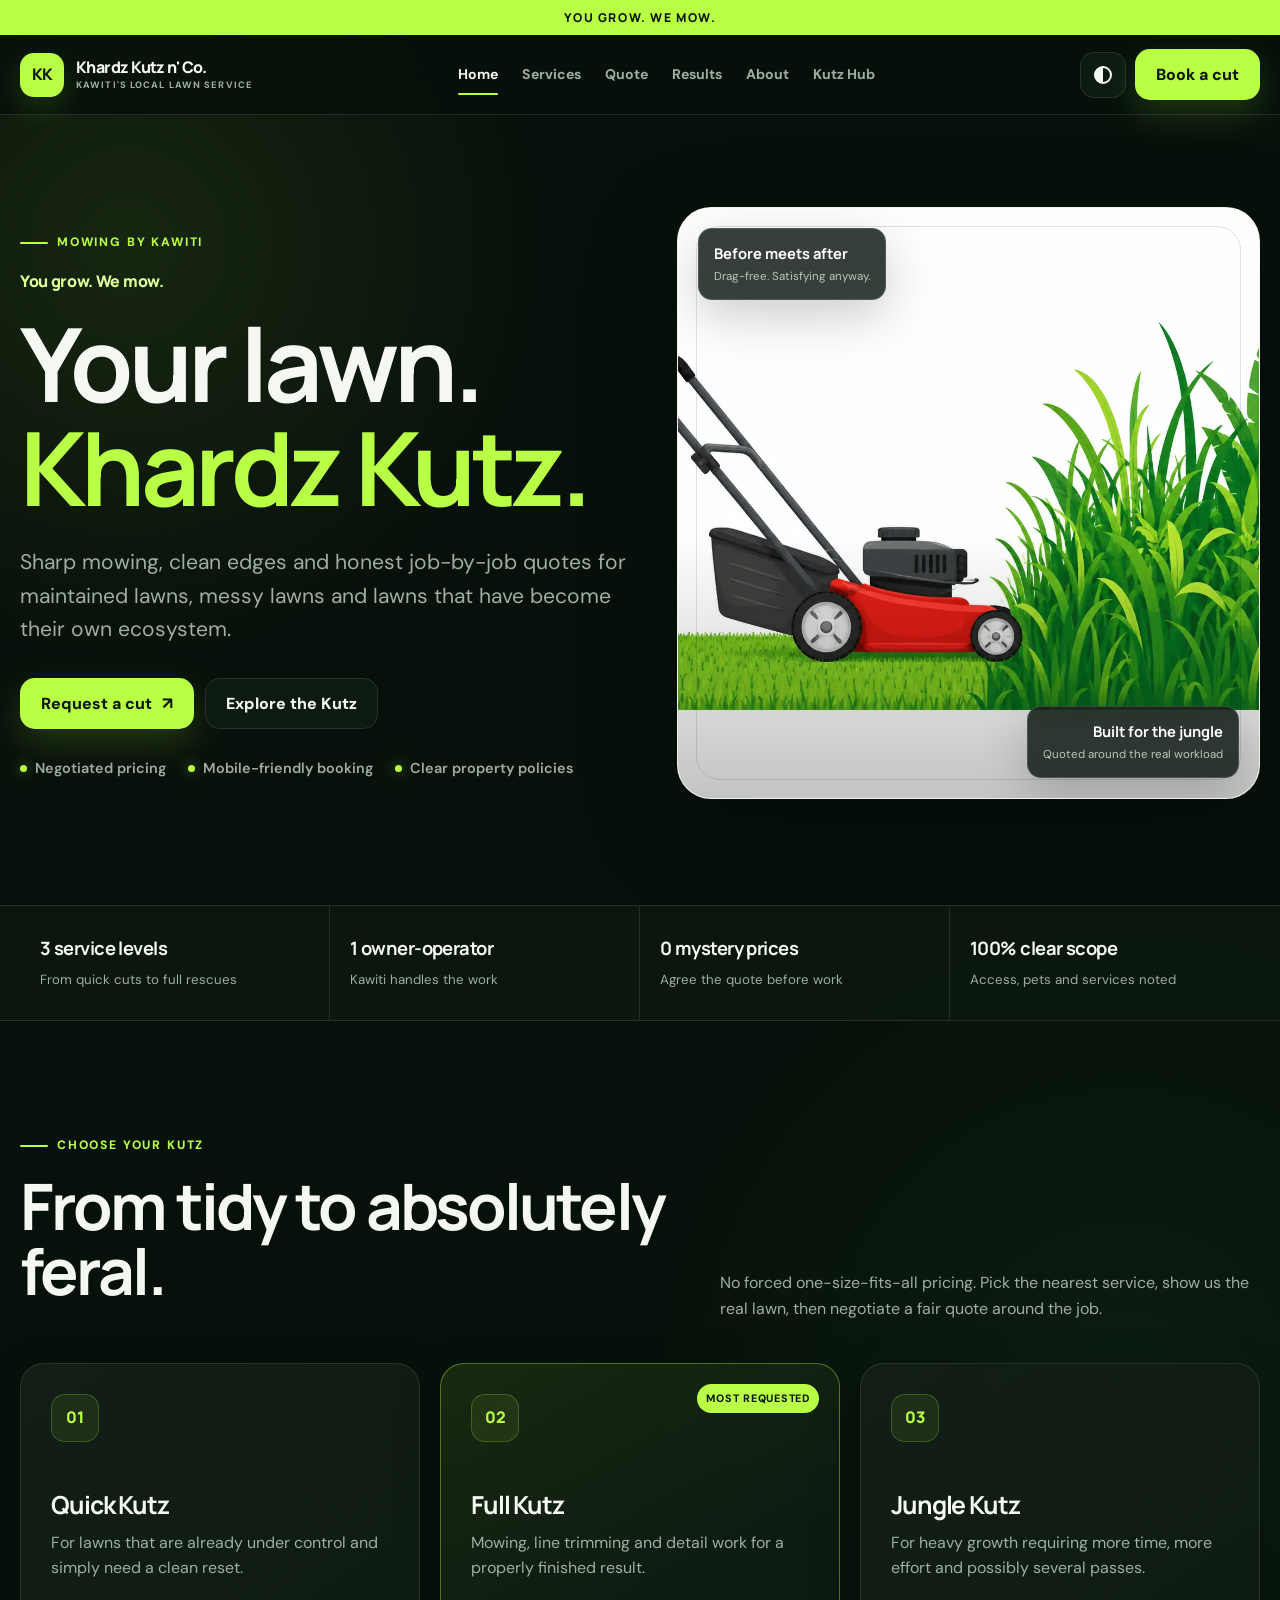
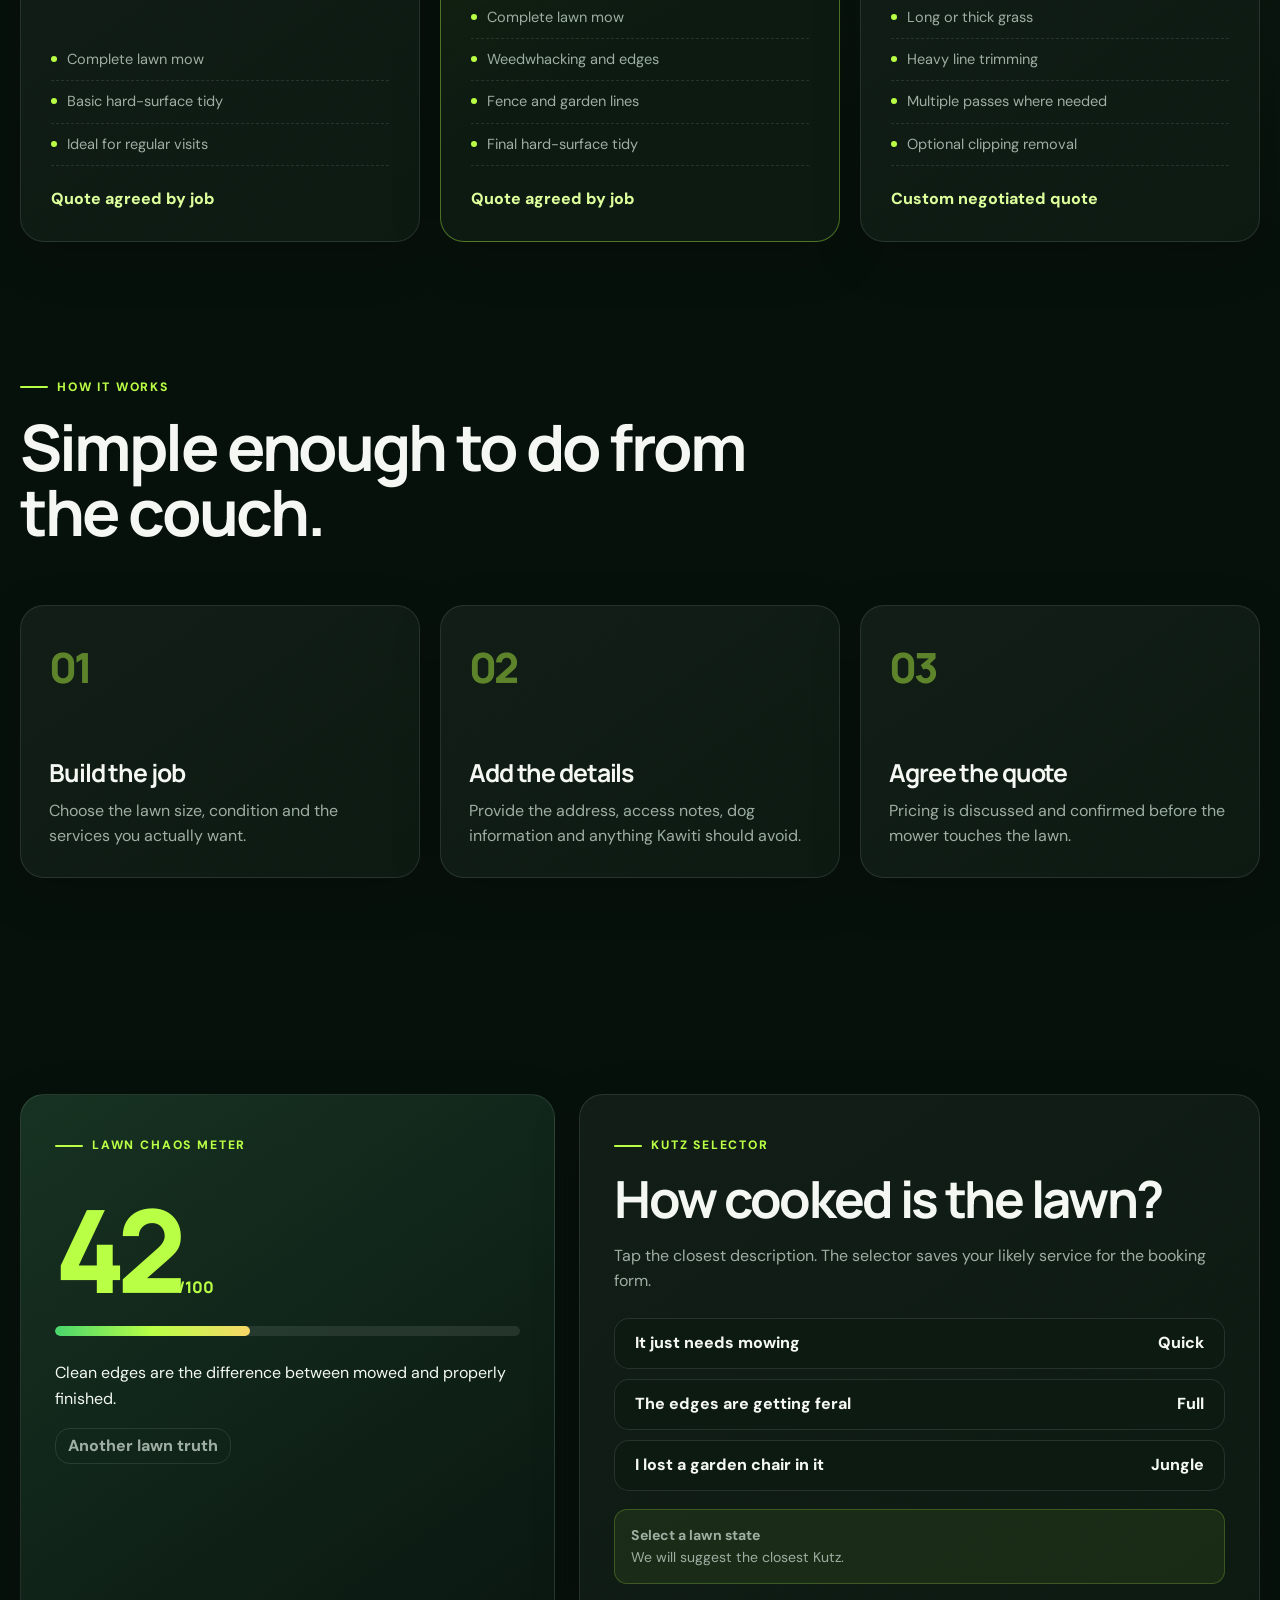
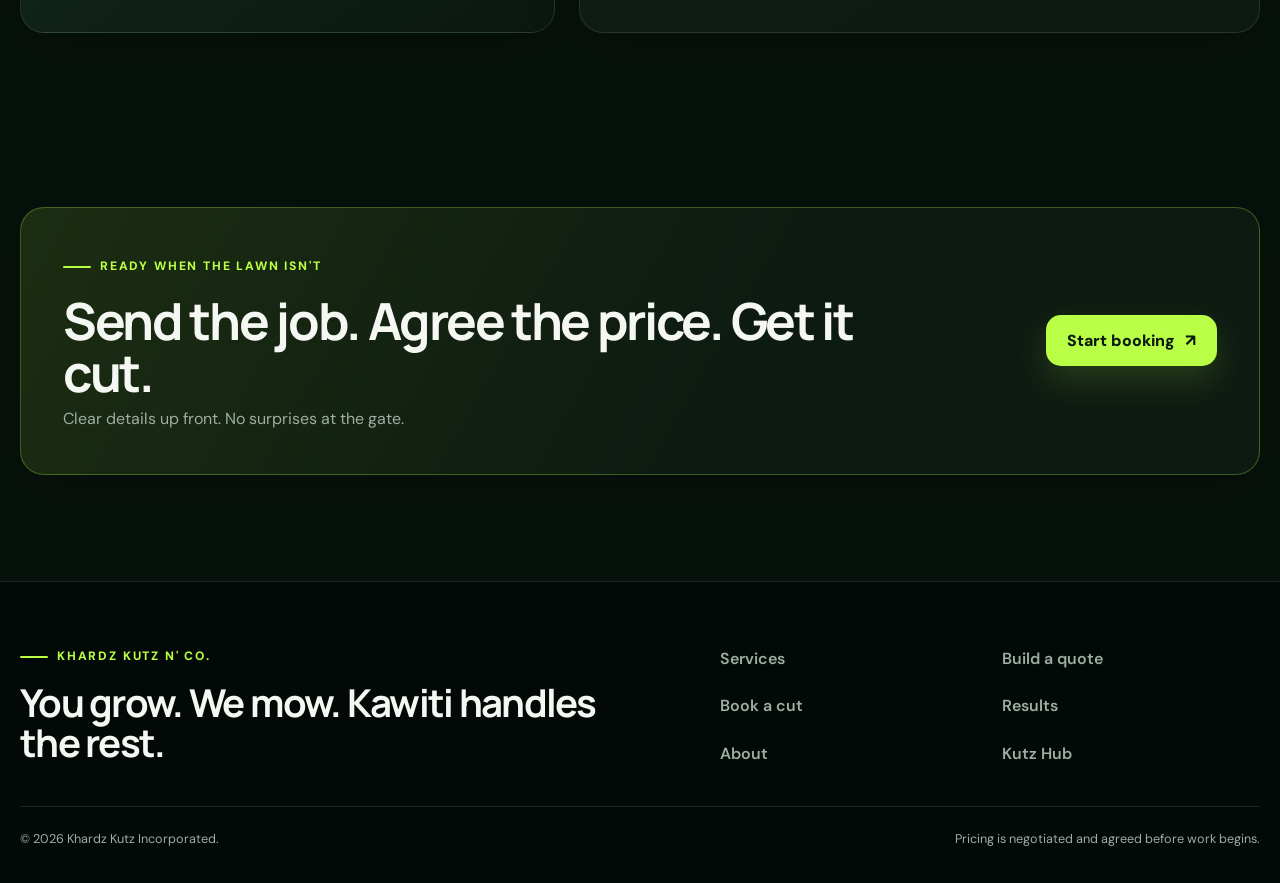
==== index.html @ 6451fe4a "Remaster Khardz Kutz site and add Pages deployment" ====
<!DOCTYPE html>
<html lang="en">
<head>
  <meta charset="utf-8">
  <meta name="viewport" content="width=device-width, initial-scale=1, viewport-fit=cover">
  <meta name="theme-color" content="#07110b">
  <meta name="description" content="Khardz Kutz n' Co. — local mowing, edging and overgrown lawn rescue with fair negotiated quotes.">
  <title>Khardz Kutz n' Co. | You grow. We mow.</title>
  <link rel="icon" href="assets/favicon.svg" type="image/svg+xml">
  <link rel="stylesheet" href="assets/styles.css">
</head>
<body>
  <a class="skip-link" href="#main">Skip to content</a>
  <div class="scroll-progress" id="scrollProgress"></div>
  <div class="topline">You grow. We mow.</div>
  <header class="site-header">
    <div class="container">
      <nav class="nav-shell" aria-label="Main navigation">
        <a class="brand" href="index.html" aria-label="Khardz Kutz home">
          <span class="brand-mark">KK</span>
          <span class="brand-copy">Khardz Kutz n' Co.<small>Kawiti's local lawn service</small></span>
        </a>
        <div class="nav-links">
          <a data-nav href="index.html">Home</a><a data-nav href="services.html">Services</a><a data-nav href="quote.html">Quote</a><a data-nav href="results.html">Results</a><a data-nav href="about.html">About</a><a data-nav href="hub.html">Kutz Hub</a>
        </div>
        <div class="nav-actions">
          <button class="icon-button" id="themeButton" type="button" aria-label="Use light theme"><span class="theme-icon" aria-hidden="true"></span></button>
          <a class="button button-primary desktop-cta" href="booking.html">Book a cut</a>
          <button class="menu-button" id="menuButton" type="button" aria-label="Open menu" aria-expanded="false" aria-controls="mobileMenu"><i></i><i></i><i></i></button>
        </div>
      </nav>
      <div class="mobile-menu" id="mobileMenu"><a href="index.html">Home</a><a href="services.html">Services</a><a href="quote.html">Get a quote</a><a href="results.html">Results</a><a href="about.html">About</a><a href="hub.html">Kutz Hub</a><a href="booking.html">Book a cut</a></div>
    </div>
  </header>

  <main id="main">
    <section class="hero">
      <div class="container hero-grid">
        <div class="hero-copy reveal">
          <span class="eyebrow">Mowing by Kawiti</span>
          <p class="kicker">You grow. We mow.</p>
          <h1>Your lawn.<br><span class="accent">Khardz Kutz.</span></h1>
          <p class="lead">Sharp mowing, clean edges and honest job-by-job quotes for maintained lawns, messy lawns and lawns that have become their own ecosystem.</p>
          <div class="hero-actions">
            <a class="button button-primary button-arrow" href="booking.html">Request a cut</a>
            <a class="button button-secondary" href="services.html">Explore the Kutz</a>
          </div>
          <div class="trust-row" role="group" aria-label="Service highlights">
            <span>Negotiated pricing</span><span>Mobile-friendly booking</span><span>Clear property policies</span>
          </div>
        </div>
        <div class="hero-media reveal">
          <span class="orbit-label" aria-hidden="true"></span>
          <img src="assets/lawnmower-before-after.webp" alt="Side-on red lawnmower between freshly cut grass and tall overgrown grass">
          <span class="media-badge badge-top"><strong>Before meets after</strong><small>Drag-free. Satisfying anyway.</small></span>
          <span class="media-badge badge-bottom"><strong>Built for the jungle</strong><small>Quoted around the real workload</small></span>
        </div>
      </div>
    </section>

    <section class="stat-strip" aria-label="Service summary">
      <div class="container stats">
        <div class="stat"><strong>3 service levels</strong><span>From quick cuts to full rescues</span></div>
        <div class="stat"><strong>1 owner-operator</strong><span>Kawiti handles the work</span></div>
        <div class="stat"><strong>0 mystery prices</strong><span>Agree the quote before work</span></div>
        <div class="stat"><strong>100% clear scope</strong><span>Access, pets and services noted</span></div>
      </div>
    </section>

    <section class="section">
      <div class="container">
        <div class="section-heading reveal">
          <div><span class="eyebrow">Choose your Kutz</span><h2>From tidy to absolutely feral.</h2></div>
          <p class="muted">No forced one-size-fits-all pricing. Pick the nearest service, show us the real lawn, then negotiate a fair quote around the job.</p>
        </div>
        <div class="grid cards-3">
          <article class="card service-card reveal">
            <span class="service-number">01</span><h3>Quick Kutz</h3><p>For lawns that are already under control and simply need a clean reset.</p>
            <ul class="service-list"><li>Complete lawn mow</li><li>Basic hard-surface tidy</li><li>Ideal for regular visits</li></ul><span class="service-foot">Quote agreed by job</span>
          </article>
          <article class="card service-card featured reveal">
            <span class="service-number">02</span><h3>Full Kutz</h3><p>Mowing, line trimming and detail work for a properly finished result.</p>
            <ul class="service-list"><li>Complete lawn mow</li><li>Weedwhacking and edges</li><li>Fence and garden lines</li><li>Final hard-surface tidy</li></ul><span class="service-foot">Quote agreed by job</span>
          </article>
          <article class="card service-card reveal">
            <span class="service-number">03</span><h3>Jungle Kutz</h3><p>For heavy growth requiring more time, more effort and possibly several passes.</p>
            <ul class="service-list"><li>Long or thick grass</li><li>Heavy line trimming</li><li>Multiple passes where needed</li><li>Optional clipping removal</li></ul><span class="service-foot">Custom negotiated quote</span>
          </article>
        </div>
      </div>
    </section>

    <section class="section section-topless">
      <div class="container">
        <div class="section-heading reveal"><div><span class="eyebrow">How it works</span><h2>Simple enough to do from the couch.</h2></div></div>
        <div class="grid process-grid">
          <article class="card process-card reveal"><h3>Build the job</h3><p>Choose the lawn size, condition and the services you actually want.</p></article>
          <article class="card process-card reveal"><h3>Add the details</h3><p>Provide the address, access notes, dog information and anything Kawiti should avoid.</p></article>
          <article class="card process-card reveal"><h3>Agree the quote</h3><p>Pricing is discussed and confirmed before the mower touches the lawn.</p></article>
        </div>
      </div>
    </section>

    <section class="section">
      <div class="container interactive-band">
        <article class="card meter-panel reveal">
          <span class="eyebrow">Lawn chaos meter</span>
          <div class="meter-score"><span id="chaosScore">42</span><small class="meter-denominator">/100</small></div>
          <div class="meter-track"><div class="meter-fill" id="chaosFill"></div></div>
          <p id="homeTip">Clean edges are the difference between mowed and properly finished.</p>
          <button class="button button-quiet" id="newHomeTip" type="button">Another lawn truth</button>
        </article>
        <article class="card selector-panel reveal">
          <span class="eyebrow">Kutz Selector</span><h2 class="heading-selector">How cooked is the lawn?</h2>
          <p class="muted">Tap the closest description. The selector saves your likely service for the booking form.</p>
          <div class="choice-row">
            <button class="button button-secondary selector-button" type="button" data-chaos="28" data-package="Quick Kutz" data-copy="Maintained lawn, straightforward mow." aria-pressed="false">It just needs mowing <span>Quick</span></button>
            <button class="button button-secondary selector-button" type="button" data-chaos="58" data-package="Full Kutz" data-copy="Mow, edges and a complete tidy." aria-pressed="false">The edges are getting feral <span>Full</span></button>
            <button class="button button-secondary selector-button" type="button" data-chaos="91" data-package="Jungle Kutz" data-copy="Heavy growth, extra time and multiple passes." aria-pressed="false">I lost a garden chair in it <span>Jungle</span></button>
          </div>
          <p class="notice mt-18" id="chaosResult"><strong>Select a lawn state</strong><span class="block">We will suggest the closest Kutz.</span></p>
        </article>
      </div>
    </section>

    <section class="section-tight">
      <div class="container card cta-band reveal">
        <div><span class="eyebrow">Ready when the lawn isn't</span><h2>Send the job. Agree the price. Get it cut.</h2><p class="muted">Clear details up front. No surprises at the gate.</p></div>
        <a class="button button-primary button-arrow" href="booking.html">Start booking</a>
      </div>
    </section>
  </main>

  <footer class="site-footer">
    <div class="container footer-main"><div><span class="eyebrow">Khardz Kutz n' Co.</span><h3>You grow. We mow. Kawiti handles the rest.</h3></div><nav class="footer-nav" aria-label="Footer navigation"><a href="services.html">Services</a><a href="quote.html">Build a quote</a><a href="booking.html">Book a cut</a><a href="results.html">Results</a><a href="about.html">About</a><a href="hub.html">Kutz Hub</a></nav></div>
    <div class="container footer-bottom"><span>&copy; <span id="year"></span> Khardz Kutz Incorporated.</span><span>Pricing is negotiated and agreed before work begins.</span></div>
  </footer>
  <div class="toast" id="toast" role="status" aria-live="polite"></div>
  <script src="assets/app.js" defer></script>
</body>
</html>
---- assets/styles.css ----
@import url('https://fonts.googleapis.com/css2?family=DM+Sans:wght@400;500;600;700&family=Manrope:wght@600;700;800&display=swap');

:root {
  color-scheme: dark;
  --bg: #07110b;
  --bg-deep: #030906;
  --surface: #0d1a12;
  --surface-2: #12231a;
  --surface-3: #183022;
  --paper: #f2f1e8;
  --ink: #0b1710;
  --text: #f4f7f2;
  --muted: #9eaea3;
  --line: rgba(238, 247, 240, 0.11);
  --lime: #b9ff45;
  --lime-soft: #ddff9c;
  --green: #49d66d;
  --yellow: #f7d768;
  --danger: #ff8876;
  --shadow: 0 28px 90px rgba(0, 0, 0, 0.34);
  --shadow-soft: 0 16px 50px rgba(0, 0, 0, 0.2);
  --radius-xl: 34px;
  --radius-lg: 24px;
  --radius-md: 16px;
  --max: 1240px;
}

[data-theme="light"] {
  color-scheme: light;
  --bg: #edf0e8;
  --bg-deep: #e0e6dc;
  --surface: #fbfcf8;
  --surface-2: #f1f4ec;
  --surface-3: #e7eee2;
  --text: #102017;
  --muted: #617066;
  --line: rgba(16, 32, 23, 0.12);
  --shadow: 0 28px 80px rgba(38, 63, 45, 0.13);
  --shadow-soft: 0 14px 42px rgba(38, 63, 45, 0.1);
}

* { box-sizing: border-box; }
html { scroll-behavior: smooth; }
body {
  margin: 0;
  min-width: 320px;
  background:
    radial-gradient(circle at 10% 6%, rgba(185, 255, 69, 0.09), transparent 26rem),
    radial-gradient(circle at 88% 34%, rgba(73, 214, 109, 0.06), transparent 30rem),
    var(--bg);
  color: var(--text);
  font-family: "DM Sans", system-ui, sans-serif;
  line-height: 1.6;
  overflow-x: hidden;
  transition: background-color 220ms ease, color 220ms ease;
}

body::before {
  content: "";
  position: fixed;
  inset: 0;
  z-index: -1;
  pointer-events: none;
  background-image: radial-gradient(rgba(255, 255, 255, 0.12) 0.7px, transparent 0.7px);
  background-size: 15px 15px;
  opacity: 0.06;
}

img { display: block; max-width: 100%; }
a { color: inherit; text-decoration: none; }
button, input, select, textarea { font: inherit; }
button { color: inherit; }
::selection { background: var(--lime); color: var(--ink); }
:focus-visible { outline: 3px solid var(--lime); outline-offset: 3px; }

.skip-link {
  position: fixed;
  z-index: 1000;
  left: 16px;
  top: 12px;
  padding: 10px 14px;
  border-radius: 10px;
  background: var(--lime);
  color: var(--ink);
  font-weight: 800;
  transform: translateY(-150%);
  transition: transform 160ms ease;
}
.skip-link:focus { transform: none; }

.container { width: min(calc(100% - 40px), var(--max)); margin-inline: auto; }
.section { padding: 108px 0; }
.section-tight { padding: 66px 0; }
.section-topless { padding-top: 20px; }
.grid { display: grid; gap: 20px; }
.muted { color: var(--muted); }
.accent { color: var(--lime); }
.center { text-align: center; }
.stack { display: grid; gap: 16px; }
.full { width: 100%; }
.block { display: block; }
.mt-18 { margin-top: 18px; }
.mt-22 { margin-top: 22px; }
.mt-26 { margin-top: 26px; }
.heading-compact { font-size: clamp(2rem, 4vw, 3.2rem); }
.heading-selector { font-size: clamp(2rem, 4vw, 3.5rem); }
.heading-profile { font-size: clamp(2.6rem, 6vw, 4.5rem); }
.heading-story { font-size: clamp(2.4rem, 5vw, 4.1rem); }
.meter-denominator { font-size: 1rem; letter-spacing: 0; }
.center-lead { margin-inline: auto; }
.center-actions { justify-content: center; }
.actions-no-bottom { margin-bottom: 0; }
.check-space { margin: 10px 0 24px; }
.check-space-tight { margin: 10px 0 22px; }
.check-space-top { margin-top: 9px; }
.location-helper { margin: 10px 0 0; }
.notice-spaced { margin: 22px 0; }
.error-shell { max-width: 760px; margin: auto; }
.error-title { font-size: clamp(4rem, 13vw, 8rem); }

h1, h2, h3, h4, p { margin-top: 0; }
h1, h2, h3, h4 {
  font-family: "Manrope", "DM Sans", sans-serif;
  line-height: 1.02;
  letter-spacing: -0.045em;
}
h1 { font-size: clamp(3.7rem, 8vw, 7.7rem); margin-bottom: 26px; }
h2 { font-size: clamp(2.35rem, 5vw, 4.65rem); margin-bottom: 18px; }
h3 { font-size: clamp(1.25rem, 2vw, 1.55rem); margin-bottom: 12px; }
.lead { max-width: 720px; font-size: clamp(1.08rem, 2vw, 1.32rem); color: var(--muted); }
.eyebrow {
  display: inline-flex;
  align-items: center;
  gap: 9px;
  margin-bottom: 17px;
  color: var(--lime);
  font-size: 0.76rem;
  font-weight: 800;
  letter-spacing: 0.15em;
  text-transform: uppercase;
}
.eyebrow::before { content: ""; width: 28px; height: 2px; border-radius: 9px; background: currentColor; }
.kicker { color: var(--lime-soft); font-family: "Manrope", sans-serif; font-weight: 800; letter-spacing: -0.02em; }

.topline {
  position: relative;
  z-index: 92;
  padding: 8px 20px;
  background: var(--lime);
  color: var(--ink);
  text-align: center;
  font-family: "Manrope", sans-serif;
  font-size: 0.76rem;
  font-weight: 800;
  letter-spacing: 0.13em;
  text-transform: uppercase;
}
.scroll-progress {
  position: fixed;
  z-index: 200;
  top: 0;
  left: 0;
  width: 0;
  height: 3px;
  background: linear-gradient(90deg, var(--green), var(--lime));
}
.site-header {
  position: sticky;
  top: 0;
  z-index: 90;
  border-bottom: 1px solid var(--line);
  background: color-mix(in srgb, var(--bg) 82%, transparent);
  backdrop-filter: blur(20px) saturate(150%);
}
.nav-shell { min-height: 78px; display: flex; align-items: center; justify-content: space-between; gap: 22px; }
.brand { display: inline-flex; align-items: center; gap: 12px; min-width: max-content; }
.brand-mark {
  width: 44px;
  height: 44px;
  display: grid;
  place-items: center;
  border-radius: 14px;
  background: var(--lime);
  color: var(--ink);
  font-family: "Manrope", sans-serif;
  font-weight: 900;
  letter-spacing: -0.08em;
  box-shadow: 0 11px 30px rgba(185, 255, 69, 0.14);
}
.brand-copy { font-family: "Manrope", sans-serif; font-weight: 800; line-height: 1.05; letter-spacing: -0.035em; }
.brand-copy small { display: block; margin-top: 5px; color: var(--muted); font-family: "DM Sans", sans-serif; font-size: 0.58rem; letter-spacing: 0.12em; text-transform: uppercase; }
.nav-links { display: flex; align-items: center; gap: 24px; font-size: 0.88rem; font-weight: 700; }
.nav-links a { position: relative; padding: 28px 0; color: var(--muted); transition: color 160ms ease; }
.nav-links a::after { content: ""; position: absolute; right: 100%; bottom: 19px; left: 0; height: 2px; border-radius: 9px; background: var(--lime); transition: right 180ms ease; }
.nav-links a:hover, .nav-links a.active { color: var(--text); }
.nav-links a:hover::after, .nav-links a.active::after { right: 0; }
.nav-actions { display: flex; align-items: center; gap: 9px; }
.icon-button, .menu-button {
  width: 46px;
  height: 46px;
  display: grid;
  place-items: center;
  border: 1px solid var(--line);
  border-radius: 14px;
  background: var(--surface);
  cursor: pointer;
}
.theme-icon { width: 18px; height: 18px; border: 2px solid currentColor; border-radius: 50%; background: linear-gradient(90deg, currentColor 50%, transparent 50%); }
.menu-button { display: none; gap: 4px; align-content: center; }
.menu-button i { display: block; width: 18px; height: 2px; border-radius: 9px; background: currentColor; }
.mobile-menu { display: none; padding: 8px 0 18px; border-top: 1px solid var(--line); }
.mobile-menu.open { display: grid; }
.mobile-menu a { padding: 11px 4px; color: var(--muted); font-weight: 700; }

.button {
  min-height: 51px;
  display: inline-flex;
  align-items: center;
  justify-content: center;
  gap: 10px;
  border: 1px solid transparent;
  border-radius: 15px;
  padding: 13px 20px;
  font-weight: 800;
  line-height: 1;
  cursor: pointer;
  transition: transform 180ms ease, border-color 180ms ease, box-shadow 180ms ease, background 180ms ease;
}
.button:hover { transform: translateY(-2px); }
.button-primary { background: var(--lime); color: var(--ink); box-shadow: 0 14px 35px rgba(185, 255, 69, 0.16); }
.button-primary:hover { box-shadow: 0 18px 42px rgba(185, 255, 69, 0.23); }
.button-secondary { background: var(--surface); border-color: var(--line); color: var(--text); }
.button-secondary:hover { border-color: rgba(185, 255, 69, 0.35); }
.button-quiet { min-height: auto; padding: 9px 12px; background: transparent; border-color: var(--line); color: var(--muted); }
.button:disabled { opacity: 0.45; cursor: not-allowed; transform: none; box-shadow: none; }
.button-arrow::after { content: "\2197"; font-size: 1.05em; }

.hero { min-height: calc(100svh - 110px); display: flex; align-items: center; padding: 62px 0 76px; overflow: hidden; }
.hero-grid { display: grid; grid-template-columns: 1.02fr 0.98fr; gap: 50px; align-items: center; }
.hero-copy { position: relative; z-index: 2; }
.hero-copy h1 { max-width: 800px; }
.hero-copy .lead { max-width: 650px; }
.hero-actions { display: flex; flex-wrap: wrap; gap: 11px; margin: 31px 0 28px; }
.trust-row { display: flex; flex-wrap: wrap; gap: 12px 22px; color: var(--muted); font-size: 0.9rem; font-weight: 600; }
.trust-row span { display: inline-flex; align-items: center; gap: 8px; }
.trust-row span::before { content: ""; width: 7px; height: 7px; border-radius: 50%; background: var(--lime); box-shadow: 0 0 14px rgba(185, 255, 69, 0.55); }
.hero-media {
  position: relative;
  min-height: 590px;
  overflow: hidden;
  border: 1px solid rgba(255, 255, 255, 0.13);
  border-radius: var(--radius-xl);
  background: var(--paper);
  box-shadow: var(--shadow);
  isolation: isolate;
}
.hero-media::before { content: ""; position: absolute; z-index: 1; inset: 0; background: linear-gradient(180deg, transparent 55%, rgba(5, 15, 8, 0.24)); pointer-events: none; }
.hero-media::after { content: ""; position: absolute; z-index: 1; inset: 18px; border: 1px solid rgba(8, 23, 12, 0.12); border-radius: 24px; pointer-events: none; }
.hero-media img { width: 100%; height: 100%; min-height: 590px; object-fit: cover; object-position: 50% 50%; transition: transform 700ms cubic-bezier(.2,.75,.2,1); }
.hero-media:hover img { transform: scale(1.025); }
.media-badge {
  position: absolute;
  z-index: 3;
  display: grid;
  gap: 2px;
  padding: 13px 15px;
  border: 1px solid rgba(255,255,255,.15);
  border-radius: 14px;
  background: rgba(5, 16, 9, 0.8);
  color: white;
  backdrop-filter: blur(12px);
  box-shadow: var(--shadow-soft);
}
.media-badge strong { font-family: "Manrope", sans-serif; font-size: 0.92rem; }
.media-badge small { color: #b9c4bc; font-size: 0.72rem; }
.badge-top { top: 20px; left: 20px; }
.badge-bottom { right: 20px; bottom: 20px; text-align: right; }
.orbit-label { position: absolute; z-index: -1; top: -36px; right: -80px; width: 270px; aspect-ratio: 1; border: 1px solid rgba(185,255,69,.1); border-radius: 50%; box-shadow: 0 0 0 55px rgba(185,255,69,.025), 0 0 0 110px rgba(185,255,69,.018); }

.stat-strip { border-block: 1px solid var(--line); background: color-mix(in srgb, var(--surface) 66%, transparent); }
.stats { display: grid; grid-template-columns: repeat(4, 1fr); }
.stat { padding: 28px 20px; border-right: 1px solid var(--line); }
.stat:last-child { border-right: 0; }
.stat strong { display: block; margin-bottom: 3px; font-family: "Manrope", sans-serif; font-size: 1.15rem; letter-spacing: -0.03em; }
.stat span { color: var(--muted); font-size: 0.83rem; }

.section-heading { display: flex; justify-content: space-between; align-items: end; gap: 30px; margin-bottom: 42px; }
.section-heading > div { max-width: 760px; }
.section-heading p { max-width: 540px; margin-bottom: 0; }
.cards-3 { grid-template-columns: repeat(3, 1fr); }
.cards-2 { grid-template-columns: repeat(2, 1fr); }
.card {
  position: relative;
  overflow: hidden;
  border: 1px solid var(--line);
  border-radius: var(--radius-lg);
  background: linear-gradient(145deg, color-mix(in srgb, var(--surface) 94%, white 2%), var(--surface));
  box-shadow: var(--shadow-soft);
}
.card-pad { padding: 30px; }
.service-card { min-height: 390px; display: flex; flex-direction: column; padding: 30px; transition: transform 220ms ease, border-color 220ms ease; }
.service-card:hover { transform: translateY(-7px); border-color: rgba(185, 255, 69, 0.35); }
.service-card.featured { border-color: rgba(185, 255, 69, 0.38); background: linear-gradient(150deg, rgba(185,255,69,.1), var(--surface) 55%); }
.service-card.featured::after { content: "Most requested"; position: absolute; top: 20px; right: 20px; color: var(--ink); background: var(--lime); border-radius: 999px; padding: 6px 9px; font-size: 0.67rem; font-weight: 800; text-transform: uppercase; letter-spacing: 0.07em; }
.service-number { width: 48px; height: 48px; display: grid; place-items: center; margin-bottom: 50px; border: 1px solid rgba(185,255,69,.22); border-radius: 14px; background: rgba(185,255,69,.08); color: var(--lime); font-family: "Manrope", sans-serif; font-weight: 800; }
.service-card p { color: var(--muted); }
.service-list { display: grid; gap: 0; margin: auto 0 20px; padding: 0; list-style: none; }
.service-list li { padding: 9px 0; border-bottom: 1px dashed var(--line); color: var(--muted); font-size: 0.91rem; }
.service-list li::before { content: ""; display: inline-block; width: 6px; height: 6px; margin: 0 10px 2px 0; border-radius: 50%; background: var(--lime); }
.service-foot { color: var(--lime-soft); font-weight: 800; }

.feature-card { min-height: 240px; padding: 28px; }
.feature-icon { width: 47px; height: 47px; display: grid; place-items: center; margin-bottom: 38px; border-radius: 14px; background: var(--lime); color: var(--ink); font-family: "Manrope", sans-serif; font-weight: 800; }
.feature-card p { margin-bottom: 0; color: var(--muted); }

.process-grid { counter-reset: process; grid-template-columns: repeat(3, 1fr); }
.process-card { counter-increment: process; min-height: 270px; padding: 28px; }
.process-card::before { content: "0" counter(process); display: block; margin-bottom: 60px; color: rgba(185,255,69,.46); font-family: "Manrope", sans-serif; font-size: 2.6rem; font-weight: 800; letter-spacing: -0.08em; }
.process-card p { margin-bottom: 0; color: var(--muted); }

.interactive-band { display: grid; grid-template-columns: 0.88fr 1.12fr; gap: 24px; align-items: stretch; }
.meter-panel { padding: 34px; background: linear-gradient(145deg, #173222, #0a1710); color: #f3f8f2; }
[data-theme="light"] .meter-panel { background: #183623; }
.meter-score { margin: 24px 0 8px; color: var(--lime); font-family: "Manrope", sans-serif; font-size: clamp(4.8rem, 9vw, 7.2rem); font-weight: 800; line-height: 0.92; letter-spacing: -0.08em; }
.meter-track { height: 10px; margin: 24px 0; overflow: hidden; border-radius: 99px; background: rgba(255,255,255,.09); }
.meter-fill { width: 42%; height: 100%; border-radius: inherit; background: linear-gradient(90deg, var(--green), var(--lime), var(--yellow)); transition: width 300ms ease; }
.meter-fill.is-empty { width: 0; }
.selector-panel { padding: 34px; }
.choice-row { display: grid; gap: 10px; margin-top: 24px; }
.selector-button { justify-content: space-between; text-align: left; }
.selector-button[aria-pressed="true"] { border-color: var(--lime); background: rgba(185,255,69,.1); }

.cta-band { display: flex; align-items: center; justify-content: space-between; gap: 30px; padding: 42px; border-color: rgba(185,255,69,.28); background: linear-gradient(120deg, rgba(185,255,69,.12), var(--surface) 60%); }
.cta-band h2 { max-width: 820px; margin-bottom: 8px; font-size: clamp(2rem, 4vw, 3.7rem); }
.cta-band p { margin-bottom: 0; }

.page-hero { padding: 94px 0 58px; }
.page-hero h1 { font-size: clamp(3.6rem, 8vw, 7rem); max-width: 1050px; }
.breadcrumb { display: inline-flex; gap: 8px; margin-bottom: 22px; color: var(--muted); font-size: 0.84rem; font-weight: 700; }
.breadcrumb a:hover { color: var(--lime); }

.compare-table { width: 100%; border-collapse: collapse; overflow: hidden; }
.compare-table th, .compare-table td { padding: 18px; border-bottom: 1px solid var(--line); text-align: left; }
.compare-table th { color: var(--lime); font-family: "Manrope", sans-serif; font-size: 0.78rem; letter-spacing: 0.08em; text-transform: uppercase; }
.compare-table td:first-child { color: var(--muted); }
.table-shell { overflow-x: auto; padding: 10px 18px; }

.policy-grid { grid-template-columns: repeat(3, 1fr); }
.policy-card { min-height: 270px; padding: 28px; }
.policy-card .feature-icon { margin-bottom: 48px; }

.quote-layout { display: grid; grid-template-columns: 0.82fr 1.18fr; gap: 22px; align-items: start; }
.quote-summary { position: sticky; top: 104px; padding: 34px; }
.recommendation { margin: 22px 0; padding: 20px; border: 1px solid rgba(185,255,69,.25); border-radius: var(--radius-md); background: rgba(185,255,69,.08); }
.recommendation strong { display: block; color: var(--lime); font-family: "Manrope", sans-serif; font-size: 1.5rem; }
.scope-list { display: grid; gap: 10px; padding: 0; list-style: none; }
.scope-list li { display: flex; justify-content: space-between; gap: 16px; padding: 10px 0; border-bottom: 1px dashed var(--line); color: var(--muted); }
.scope-list b { color: var(--text); }
.form-card { padding: 30px; }
.field { display: grid; gap: 8px; margin-bottom: 18px; }
.field label, .field-label { font-weight: 700; font-size: 0.88rem; }
.field-head { display: flex; justify-content: space-between; gap: 12px; }
.field-value { color: var(--lime); font-weight: 800; }
input, select, textarea {
  width: 100%;
  border: 1px solid var(--line);
  border-radius: 14px;
  padding: 14px 15px;
  background: var(--surface-2);
  color: var(--text);
  outline: none;
  transition: border-color 160ms ease, box-shadow 160ms ease, background 160ms ease;
}
input:focus, select:focus, textarea:focus { border-color: rgba(185,255,69,.68); box-shadow: 0 0 0 4px rgba(185,255,69,.08); }
textarea { min-height: 120px; resize: vertical; }
input[type="range"] { padding: 0; accent-color: var(--lime); }
input[type="checkbox"], input[type="radio"] { width: auto; accent-color: var(--lime); }
.check-grid { display: grid; grid-template-columns: repeat(2, 1fr); gap: 10px; }
.check-card { display: flex; align-items: flex-start; gap: 11px; min-height: 72px; padding: 14px; border: 1px solid var(--line); border-radius: 14px; background: var(--surface-2); cursor: pointer; }
.check-card:has(input:checked) { border-color: rgba(185,255,69,.55); background: rgba(185,255,69,.07); }
.check-card input { margin-top: 4px; }
.check-card strong { display: block; margin-bottom: 2px; }
.check-card small { display: block; color: var(--muted); line-height: 1.35; }
.helper { color: var(--muted); font-size: 0.8rem; }
.notice { padding: 14px 16px; border: 1px solid rgba(185,255,69,.22); border-radius: 13px; background: rgba(185,255,69,.07); color: var(--muted); font-size: 0.88rem; }

.booking-layout { display: grid; grid-template-columns: minmax(0, 1fr) 330px; gap: 22px; align-items: start; }
.booking-form { display: grid; gap: 18px; }
.form-section { padding: 30px; }
.form-section-title { display: flex; align-items: flex-start; gap: 14px; margin-bottom: 26px; }
.form-step { flex: 0 0 38px; width: 38px; height: 38px; display: grid; place-items: center; border-radius: 12px; background: var(--lime); color: var(--ink); font-family: "Manrope", sans-serif; font-weight: 800; }
.form-section-title p { margin-bottom: 0; color: var(--muted); font-size: 0.9rem; }
.form-grid { display: grid; grid-template-columns: repeat(2, 1fr); gap: 0 16px; }
.span-2 { grid-column: 1 / -1; }
.optional, .required { margin-left: 5px; font-size: 0.62rem; letter-spacing: 0.07em; text-transform: uppercase; }
.required { color: var(--lime); }
.optional { color: var(--muted); }
.conditional { display: none; }
.conditional.show { display: grid; }
.policy-check { display: flex; align-items: flex-start; gap: 11px; padding: 13px 0; border-bottom: 1px solid var(--line); color: var(--muted); }
.policy-check:last-child { border-bottom: 0; }
.policy-check input { margin-top: 5px; }
.readiness { position: sticky; top: 104px; padding: 26px; }
.readiness-ring { position: relative; width: 116px; height: 116px; display: grid; place-items: center; margin: 20px auto; border-radius: 50%; background: conic-gradient(var(--lime) var(--ready, 0%), var(--surface-3) 0); }
.readiness-ring::before { content: ""; position: absolute; inset: 10px; border-radius: inherit; background: var(--surface); }
.readiness-ring strong { position: relative; font-family: "Manrope", sans-serif; font-size: 1.45rem; }
.ready-list { display: grid; gap: 8px; margin: 18px 0 24px; }
.ready-item { display: flex; justify-content: space-between; gap: 12px; padding: 9px 0; border-bottom: 1px solid var(--line); color: var(--muted); font-size: 0.86rem; }
.ready-item b { color: var(--danger); font-size: 0.7rem; letter-spacing: 0.06em; text-transform: uppercase; }
.ready-item.complete b { color: var(--lime); }
.form-error { display: none; margin-top: 12px; color: var(--danger); font-size: 0.86rem; }
.form-error.show { display: block; }

.result-feature { position: relative; min-height: 620px; overflow: hidden; border-radius: var(--radius-xl); background: var(--paper); }
.result-feature img { width: 100%; min-height: 620px; object-fit: cover; }
.result-label { position: absolute; top: 22px; padding: 8px 11px; border-radius: 999px; background: rgba(4,13,7,.8); color: white; font-size: 0.73rem; font-weight: 800; letter-spacing: 0.08em; text-transform: uppercase; backdrop-filter: blur(9px); }
.result-label.before { right: 22px; }
.result-label.after { left: 22px; }
.gallery-grid { grid-template-columns: repeat(3, 1fr); }
.finish-card { min-height: 340px; display: flex; align-items: flex-end; padding: 24px; background: var(--surface); }
.finish-card::before { content: ""; position: absolute; inset: 0; background: repeating-linear-gradient(103deg, rgba(185,255,69,.12) 0 52px, rgba(50,155,74,.04) 52px 104px), linear-gradient(145deg,#21452c,#09160f); transform: scale(1.1); transition: transform 400ms ease; }
.finish-card:nth-child(2)::before { background: repeating-linear-gradient(78deg, rgba(247,215,104,.08) 0 34px, rgba(185,255,69,.07) 34px 68px), linear-gradient(145deg,#30402a,#0c1910); }
.finish-card:nth-child(3)::before { background: repeating-linear-gradient(90deg, rgba(185,255,69,.13) 0 70px, rgba(51,151,75,.04) 70px 140px), linear-gradient(145deg,#173d25,#06100a); }
.finish-card:hover::before { transform: scale(1.16) rotate(-1deg); }
.finish-card span { position: relative; z-index: 1; padding: 9px 12px; border-radius: 999px; background: rgba(3,10,5,.72); color: white; font-weight: 700; }

.about-grid { grid-template-columns: 0.75fr 1.25fr; }
.profile-card { min-height: 460px; display: flex; flex-direction: column; justify-content: flex-end; padding: 30px; background: linear-gradient(145deg, rgba(185,255,69,.16), var(--surface) 58%); }
.profile-initial { width: 132px; height: 132px; display: grid; place-items: center; margin-bottom: auto; border-radius: 34px; background: var(--lime); color: var(--ink); font-family: "Manrope", sans-serif; font-size: 3.7rem; font-weight: 800; letter-spacing: -0.1em; }
.story-card { padding: 38px; }
.value-row { grid-template-columns: repeat(4, 1fr); }
.value-card { min-height: 210px; padding: 24px; }
.value-card strong { display: block; margin-bottom: 36px; color: var(--lime); font-family: "Manrope", sans-serif; font-size: 1.9rem; }
.value-card p { margin-bottom: 0; color: var(--muted); }

.hub-grid { grid-template-columns: 1.2fr 0.8fr; align-items: start; }
.job-card, .hub-side { padding: 30px; }
.job-meta { display: grid; grid-template-columns: repeat(2, 1fr); gap: 12px; margin: 24px 0; }
.meta-tile { padding: 14px; border: 1px solid var(--line); border-radius: 14px; background: var(--surface-2); }
.meta-tile span { display: block; color: var(--muted); font-size: 0.76rem; }
.meta-tile strong { display: block; margin-top: 4px; }
.status-track { display: grid; gap: 10px; margin: 24px 0 0; padding: 0; list-style: none; }
.status-row { display: grid; grid-template-columns: 42px 1fr auto; gap: 13px; align-items: center; padding: 13px; border: 1px solid var(--line); border-radius: 14px; background: var(--surface-2); }
.status-number { width: 40px; height: 40px; display: grid; place-items: center; border-radius: 12px; background: var(--surface-3); color: var(--muted); font-weight: 800; }
.status-row.active { border-color: rgba(185,255,69,.4); }
.status-row.active .status-number, .status-row.done .status-number { background: var(--lime); color: var(--ink); }
.status-row small { display: block; color: var(--muted); }
.status-pill { padding: 6px 9px; border-radius: 999px; background: var(--surface-3); color: var(--muted); font-size: 0.68rem; font-weight: 800; letter-spacing: 0.05em; text-transform: uppercase; }
.status-row.active .status-pill { background: rgba(185,255,69,.12); color: var(--lime); }
.hub-empty { padding: 24px; border: 1px dashed rgba(185,255,69,.28); border-radius: var(--radius-md); color: var(--muted); }

.modal {
  width: min(92vw, 560px);
  border: 1px solid var(--line);
  border-radius: var(--radius-lg);
  padding: 0;
  background: var(--surface);
  color: var(--text);
  box-shadow: var(--shadow);
}
.modal::backdrop { background: rgba(1, 6, 3, 0.76); backdrop-filter: blur(8px); }
.modal-inner { padding: 32px; }
.modal-mark { width: 54px; height: 54px; display: grid; place-items: center; margin-bottom: 24px; border-radius: 16px; background: var(--lime); color: var(--ink); font-family: "Manrope", sans-serif; font-weight: 900; }
.modal-actions { display: flex; flex-wrap: wrap; gap: 10px; margin-top: 24px; }

.toast { position: fixed; z-index: 300; left: 50%; bottom: 24px; max-width: calc(100vw - 28px); padding: 12px 16px; border: 1px solid rgba(255,255,255,.14); border-radius: 13px; background: #0a1710; color: white; box-shadow: var(--shadow); font-weight: 700; opacity: 0; pointer-events: none; transform: translate(-50%, 20px); transition: opacity 180ms ease, transform 180ms ease; }
.toast.show { opacity: 1; transform: translate(-50%, 0); }
.reveal { opacity: 0; transform: translateY(18px); transition: opacity 620ms cubic-bezier(.2,.75,.2,1), transform 620ms cubic-bezier(.2,.75,.2,1); }
.reveal.is-visible { opacity: 1; transform: none; }

.site-footer { margin-top: 40px; border-top: 1px solid var(--line); background: color-mix(in srgb, var(--bg-deep) 88%, transparent); }
.footer-main { display: grid; grid-template-columns: 1.1fr 0.9fr; gap: 40px; padding: 58px 0 32px; }
.footer-main h3 { max-width: 590px; font-size: clamp(1.8rem, 3vw, 2.7rem); }
.footer-nav { display: grid; grid-template-columns: repeat(2, 1fr); gap: 10px 24px; align-content: start; }
.footer-nav a { padding: 6px 0; color: var(--muted); font-weight: 600; }
.footer-nav a:hover { color: var(--lime); }
.footer-bottom { display: flex; justify-content: space-between; gap: 20px; padding: 22px 0 34px; border-top: 1px solid var(--line); color: var(--muted); font-size: 0.79rem; }

@media (max-width: 1060px) {
  .nav-links { display: none; }
  .menu-button { display: grid; }
  .hero-grid, .interactive-band, .quote-layout, .about-grid, .hub-grid { grid-template-columns: 1fr; }
  .hero { min-height: auto; }
  .hero-copy { max-width: 820px; }
  .hero-media { min-height: 520px; }
  .hero-media img { min-height: 520px; }
  .quote-summary, .readiness { position: static; }
  .booking-layout { grid-template-columns: 1fr; }
  .readiness { order: -1; }
  .value-row { grid-template-columns: repeat(2, 1fr); }
}

@media (max-width: 760px) {
  .container { width: min(calc(100% - 24px), var(--max)); }
  .section { padding: 76px 0; }
  .section-tight { padding: 50px 0; }
  .topline { padding: 7px 12px; font-size: 0.66rem; letter-spacing: 0.1em; }
  .nav-shell { min-height: 68px; }
  .brand-mark { width: 40px; height: 40px; }
  .brand-copy { font-size: 0.91rem; }
  .desktop-cta { display: none; }
  h1 { font-size: clamp(3.25rem, 16vw, 5.3rem); }
  h2 { font-size: clamp(2.25rem, 11vw, 3.7rem); }
  .hero { padding: 48px 0 58px; }
  .hero-grid { gap: 34px; }
  .hero-media { min-height: 410px; border-radius: 26px; }
  .hero-media img { min-height: 410px; object-position: 48% center; }
  .media-badge { padding: 10px 12px; }
  .stats { grid-template-columns: repeat(2, 1fr); }
  .stat:nth-child(2) { border-right: 0; }
  .stat:nth-child(-n+2) { border-bottom: 1px solid var(--line); }
  .cards-3, .cards-2, .process-grid, .policy-grid, .gallery-grid { grid-template-columns: 1fr; }
  .section-heading { align-items: start; flex-direction: column; margin-bottom: 30px; }
  .service-card { min-height: 360px; }
  .cta-band { align-items: flex-start; flex-direction: column; padding: 28px; }
  .page-hero { padding: 66px 0 42px; }
  .page-hero h1 { font-size: clamp(3.2rem, 15vw, 5.3rem); }
  .check-grid, .form-grid, .job-meta { grid-template-columns: 1fr; }
  .span-2 { grid-column: auto; }
  .form-card, .form-section, .story-card { padding: 22px; }
  .result-feature, .result-feature img { min-height: 410px; }
  .result-feature img { object-position: 50% center; }
  .value-row { grid-template-columns: 1fr; }
  .footer-main { grid-template-columns: 1fr; padding-top: 46px; }
  .footer-bottom { flex-direction: column; }
  .status-row { grid-template-columns: 40px 1fr; }
  .status-pill { grid-column: 2; justify-self: start; }
}

@media (prefers-reduced-motion: reduce) {
  *, *::before, *::after { scroll-behavior: auto !important; animation-duration: 0.01ms !important; transition-duration: 0.01ms !important; }
}
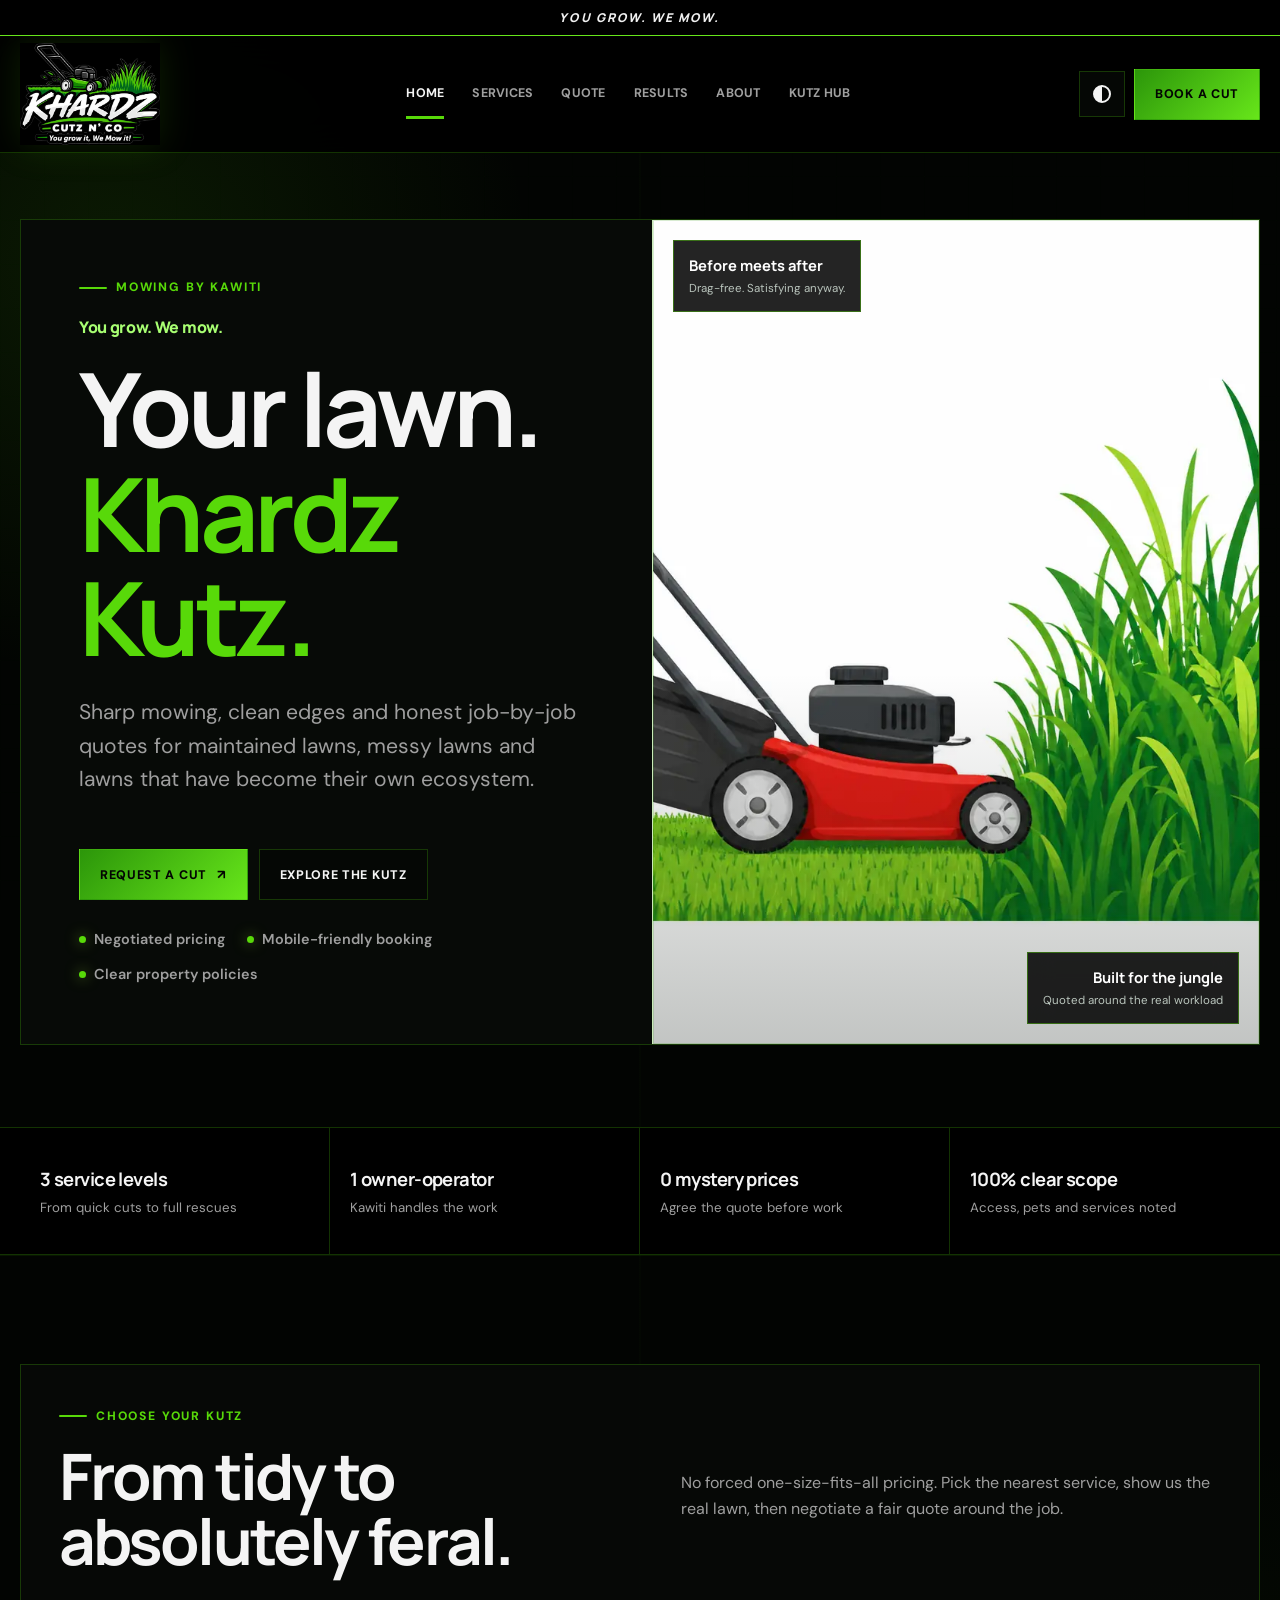
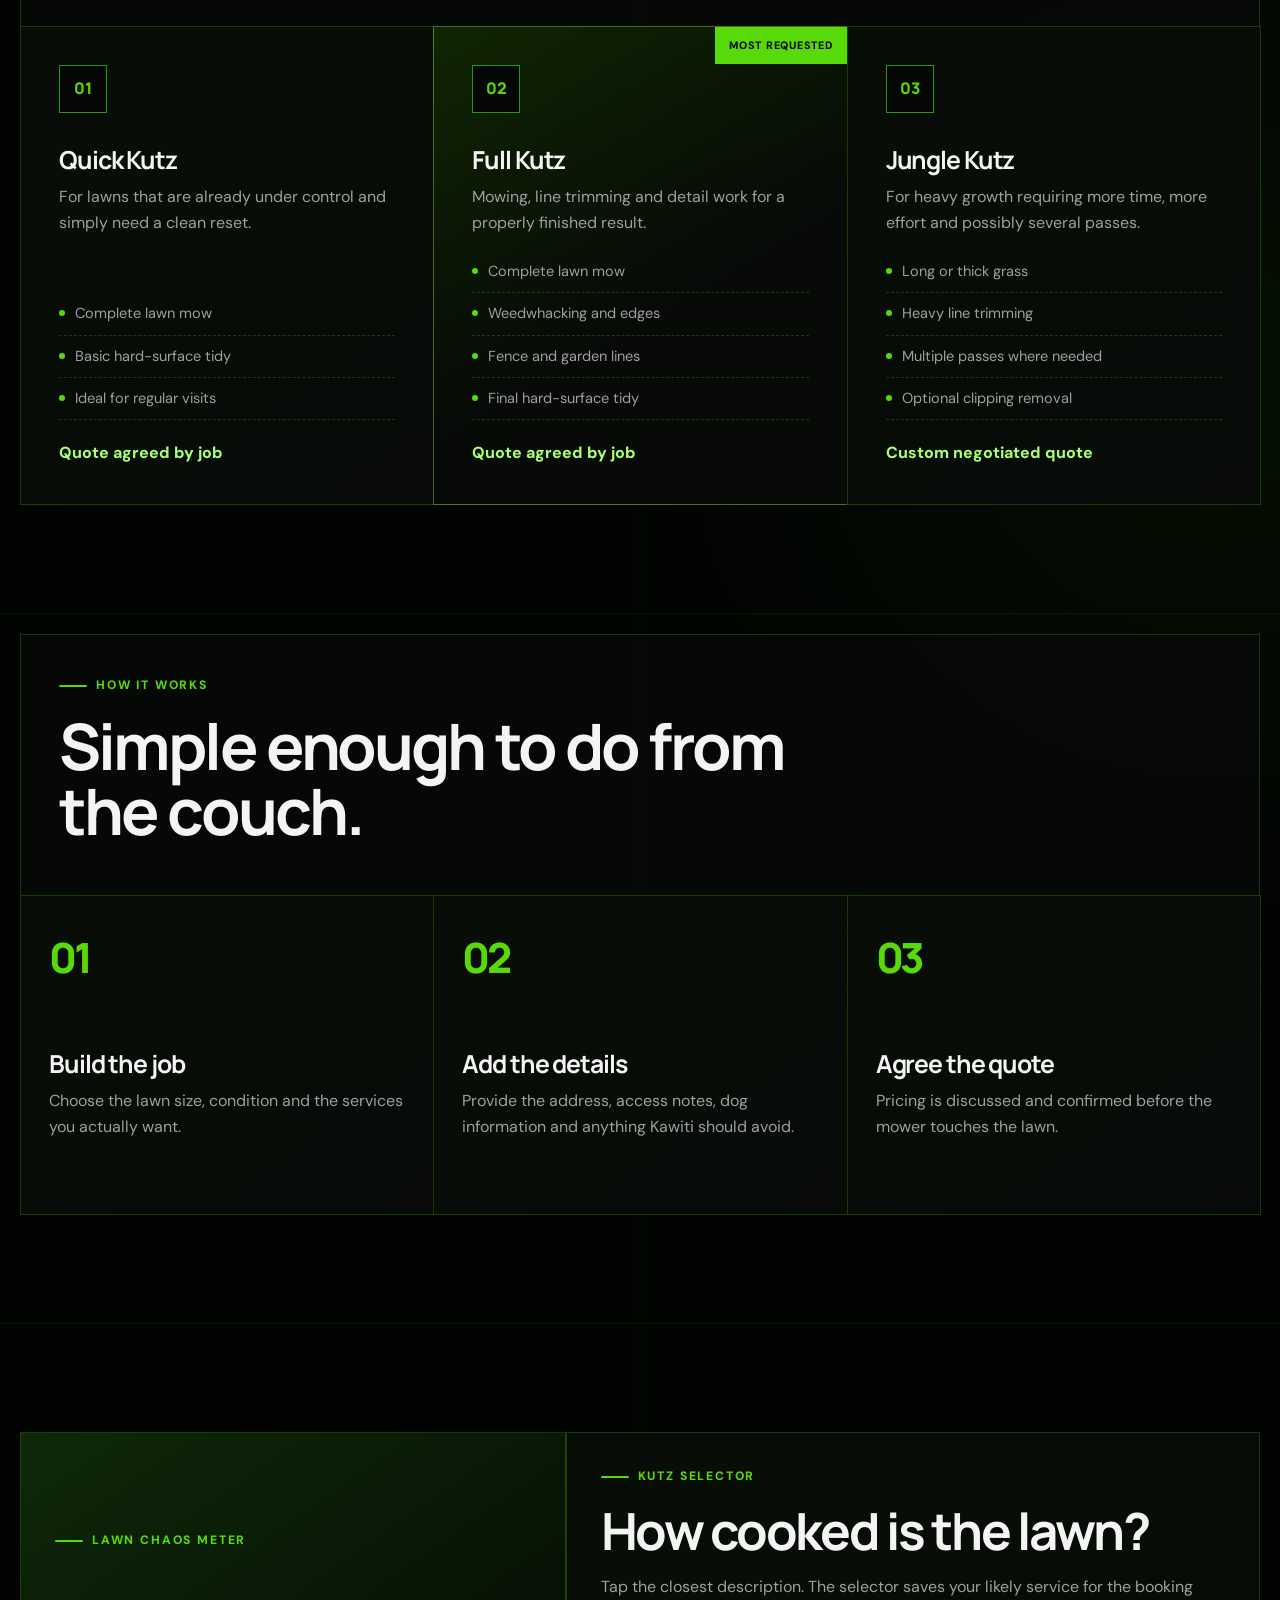
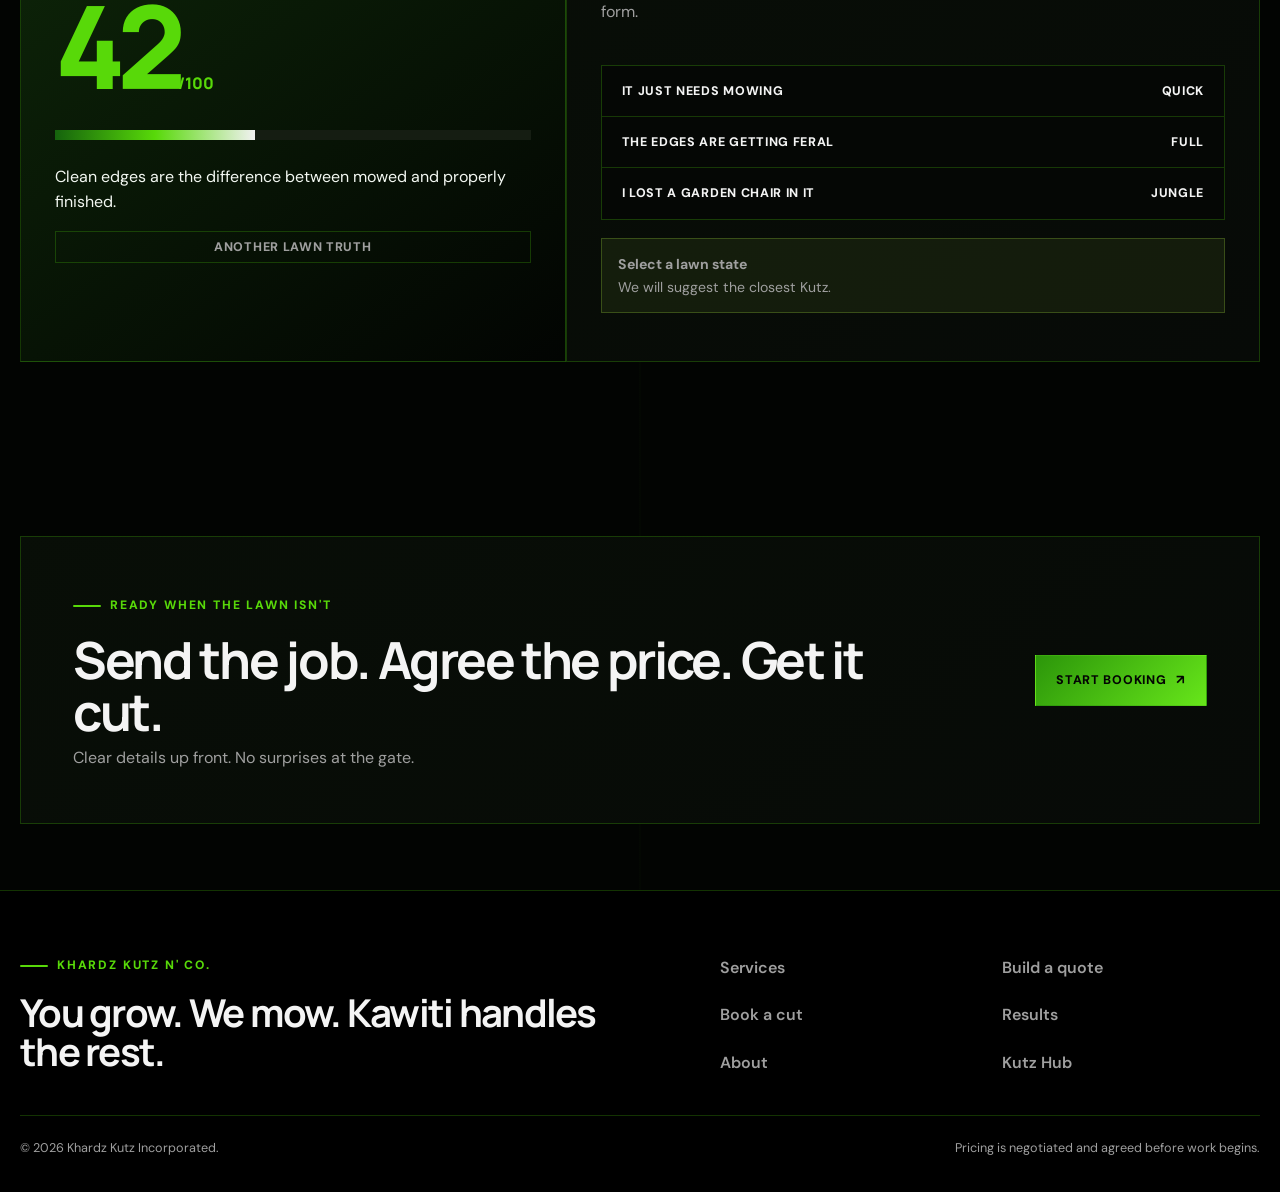
==== commit 4f8d1909: "Polish Khardz Kutz with logo-led square design" ====
--- a/index.html
+++ b/index.html
@@ -16,10 +16,7 @@
   <header class="site-header">
     <div class="container">
       <nav class="nav-shell" aria-label="Main navigation">
-        <a class="brand" href="index.html" aria-label="Khardz Kutz home">
-          <span class="brand-mark">KK</span>
-          <span class="brand-copy">Khardz Kutz n' Co.<small>Kawiti's local lawn service</small></span>
-        </a>
+        <a class="brand" href="index.html" aria-label="Khardz Kutz home"><img class="brand-logo" src="assets/khardz-logo.webp" alt="Khardz Cutz n' Co. — You grow it, we mow it"></a>
         <div class="nav-links">
           <a data-nav href="index.html">Home</a><a data-nav href="services.html">Services</a><a data-nav href="quote.html">Quote</a><a data-nav href="results.html">Results</a><a data-nav href="about.html">About</a><a data-nav href="hub.html">Kutz Hub</a>
         </div>
--- a/assets/styles.css
+++ b/assets/styles.css
@@ -530,3 +530,284 @@
 @media (prefers-reduced-motion: reduce) {
   *, *::before, *::after { scroll-behavior: auto !important; animation-duration: 0.01ms !important; transition-duration: 0.01ms !important; }
 }
+
+/* Logo-led hard-edge remaster */
+:root {
+  --bg: #020402;
+  --bg-deep: #000;
+  --surface: #070a07;
+  --surface-2: #0d120c;
+  --surface-3: #151d12;
+  --paper: #f1f1f1;
+  --ink: #030503;
+  --text: #f4f4f4;
+  --muted: #9f9f9f;
+  --line: rgba(80, 211, 12, 0.24);
+  --lime: #58d909;
+  --lime-soft: #a8ff72;
+  --green: #2c960a;
+  --yellow: #f1f1f1;
+  --danger: #ff7567;
+  --shadow: none;
+  --shadow-soft: none;
+  --radius-xl: 0;
+  --radius-lg: 0;
+  --radius-md: 0;
+  --max: 1380px;
+}
+
+[data-theme="light"] {
+  --bg: #f1f1f1;
+  --bg-deep: #fff;
+  --surface: #fff;
+  --surface-2: #e8e8e8;
+  --surface-3: #d9ded6;
+  --text: #050605;
+  --muted: #5d5c5c;
+  --line: rgba(44, 150, 10, 0.38);
+  --lime: #45b908;
+  --lime-soft: #216d09;
+  --green: #15630d;
+  --ink: #050605;
+}
+
+body {
+  background:
+    linear-gradient(90deg, transparent 0 49.92%, rgba(75, 189, 9, 0.035) 50%, transparent 50.08%),
+    radial-gradient(circle at 9% 6%, rgba(75, 189, 9, 0.12), transparent 26rem),
+    radial-gradient(circle at 95% 45%, rgba(44, 150, 10, 0.08), transparent 34rem),
+    var(--bg);
+  background-size: 100% 100%, auto, auto, auto;
+}
+
+body::before {
+  background-image:
+    linear-gradient(rgba(75, 189, 9, 0.045) 1px, transparent 1px),
+    linear-gradient(90deg, rgba(75, 189, 9, 0.045) 1px, transparent 1px);
+  background-size: 44px 44px;
+  opacity: 0.24;
+}
+
+.topline {
+  border-bottom: 1px solid #67e61a;
+  background: #000;
+  color: #f1f1f1;
+  font-style: italic;
+  letter-spacing: 0.17em;
+}
+
+.site-header {
+  border-bottom-color: var(--line);
+  background: color-mix(in srgb, var(--bg-deep) 93%, transparent);
+}
+
+.nav-shell { min-height: 116px; gap: 28px; }
+.brand { min-width: 128px; padding: 6px 0; }
+.brand-logo {
+  width: 158px;
+  height: 102px;
+  object-fit: contain;
+  object-position: left center;
+  filter: drop-shadow(0 0 18px rgba(75, 189, 9, 0.16));
+  transition: filter 180ms ease, transform 180ms ease;
+}
+.brand:hover .brand-logo { filter: drop-shadow(0 0 26px rgba(88, 217, 9, 0.38)); transform: translateY(-2px); }
+.brand-mark, .brand-copy { display: none; }
+
+.nav-links { gap: 28px; }
+.nav-links a { padding: 46px 0; letter-spacing: 0.02em; text-transform: uppercase; font-size: 0.78rem; }
+.nav-links a::after { bottom: 31px; height: 3px; border-radius: 0; }
+
+.icon-button, .menu-button,
+.button, .media-badge, .badge, .notice,
+input, select, textarea, .check-card,
+.status-row, .status-pill, .meta-tile,
+.modal, .modal-mark, .readiness-ring,
+.readiness-ring::before, .result-label,
+.finish-card span, .profile-initial,
+.feature-icon, .service-number, .form-step,
+.recommendation, .hub-empty, .toast {
+  border-radius: 0;
+}
+
+.icon-button, .menu-button { background: #050705; }
+[data-theme="light"] .icon-button,
+[data-theme="light"] .menu-button { background: #fff; }
+
+.button {
+  position: relative;
+  overflow: hidden;
+  text-transform: uppercase;
+  letter-spacing: 0.055em;
+  font-size: 0.78rem;
+}
+.button::before {
+  content: "";
+  position: absolute;
+  inset: 0;
+  background: linear-gradient(105deg, transparent 35%, rgba(255,255,255,.3), transparent 65%);
+  transform: translateX(-130%);
+  transition: transform 430ms ease;
+}
+.button:hover::before { transform: translateX(130%); }
+.button-primary { background: linear-gradient(135deg, #2c960a, #67e61a); box-shadow: none; }
+.button-primary:hover { box-shadow: inset 0 0 0 2px #f1f1f1; }
+.button-secondary { background: #050705; }
+[data-theme="light"] .button-secondary { background: #fff; }
+
+.hero { padding: 66px 0 82px; }
+.hero-grid {
+  gap: 0;
+  align-items: stretch;
+  border: 1px solid var(--line);
+  background: var(--surface);
+}
+.hero-copy { display: flex; flex-direction: column; justify-content: center; padding: 58px; }
+.hero-media { min-height: 650px; border: 0; border-left: 1px solid var(--line); }
+.hero-media::after { inset: 0; border-color: rgba(44, 150, 10, .18); border-radius: 0; }
+.hero-media img { min-height: 650px; }
+.media-badge { border-color: rgba(88,217,9,.42); background: rgba(0,0,0,.86); }
+
+.stat-strip { background: #000; }
+[data-theme="light"] .stat-strip { background: #fff; }
+.stat { min-height: 126px; display: flex; flex-direction: column; justify-content: center; transition: background 180ms ease, color 180ms ease; }
+.stat:hover { background: var(--lime); color: var(--ink); }
+.stat:hover span { color: var(--ink); }
+
+.section { border-top: 1px solid rgba(75, 189, 9, 0.1); }
+.section-heading {
+  align-items: center;
+  min-height: 170px;
+  margin-bottom: 0;
+  padding: 34px 38px;
+  border: 1px solid var(--line);
+  border-bottom: 0;
+  background: color-mix(in srgb, var(--surface) 88%, transparent);
+}
+
+.cards-3, .cards-2, .process-grid, .policy-grid, .gallery-grid, .value-row { gap: 0; }
+.card {
+  border-color: var(--line);
+  border-radius: 0;
+  background: linear-gradient(145deg, color-mix(in srgb, var(--surface) 94%, #2c960a 3%), var(--surface));
+  box-shadow: none;
+}
+.cards-3 > .card,
+.process-grid > .card,
+.policy-grid > .card,
+.gallery-grid > .card,
+.value-row > .card { margin-right: -1px; }
+.card:not(.hero-media) { transition: background 210ms ease, border-color 210ms ease, color 210ms ease, transform 210ms ease; }
+.card.is-inspected { z-index: 2; border-color: var(--lime); background: linear-gradient(145deg, rgba(75,189,9,.18), var(--surface) 68%); }
+
+.service-card {
+  min-height: 430px;
+  padding: 38px;
+  cursor: pointer;
+  transform: none;
+}
+.service-card:hover { z-index: 2; border-color: var(--lime); transform: none; background: linear-gradient(145deg, rgba(75,189,9,.12), var(--surface) 68%); }
+.service-card.featured { background: linear-gradient(150deg, rgba(75,189,9,.19), var(--surface) 58%); }
+.service-card.featured::after { top: 0; right: 0; border-radius: 0; padding: 10px 14px; }
+.service-number { margin-bottom: 34px; border-color: var(--green); background: #050705; }
+[data-theme="light"] .service-number { background: #fff; }
+.service-card.is-chosen { z-index: 3; outline: 3px solid var(--lime); outline-offset: -3px; }
+.service-card.is-chosen .service-number { background: var(--lime); color: var(--ink); }
+.panel-state { position: absolute; right: 0; bottom: 0; padding: 10px 14px; background: var(--lime); color: var(--ink); font-size: .68rem; font-weight: 900; letter-spacing: .09em; text-transform: uppercase; }
+
+.feature-card, .process-card, .policy-card, .value-card { cursor: pointer; }
+.feature-card:hover, .process-card:hover, .policy-card:hover, .value-card:hover { border-color: var(--lime); background: linear-gradient(145deg, rgba(75,189,9,.1), var(--surface) 70%); }
+.feature-icon, .form-step { background: linear-gradient(145deg, #2c960a, #67e61a); }
+.process-card { min-height: 320px; }
+.process-card::before { color: var(--lime); }
+
+.interactive-band, .quote-layout, .booking-layout, .hub-grid, .about-grid { gap: 0; }
+.meter-panel { background: linear-gradient(145deg, #0e2809, #020402); }
+[data-theme="light"] .meter-panel { background: #0e2809; color: #f4f4f4; }
+.meter-track { border-radius: 0; background: var(--surface-3); }
+.meter-fill { border-radius: 0; background: linear-gradient(90deg, #15630d, #58d909, #f1f1f1); }
+.selector-panel, .meter-panel { min-height: 510px; display: flex; flex-direction: column; justify-content: center; }
+.choice-row { gap: 0; border: 1px solid var(--line); }
+.selector-button { border: 0; border-bottom: 1px solid var(--line); }
+.selector-button:last-child { border-bottom: 0; }
+.selector-button[aria-pressed="true"] { background: var(--lime); color: var(--ink); }
+
+.cta-band { padding: 52px; }
+.page-hero { min-height: 430px; display: flex; align-items: center; border-bottom: 1px solid var(--line); }
+
+.table-shell { border-radius: 0; }
+.compare-table tr { transition: background 160ms ease; }
+.compare-table tbody tr:hover { background: rgba(75,189,9,.11); }
+
+.quote-summary { top: 126px; min-height: 620px; border-right: 0; }
+.form-card { min-height: 620px; }
+.booking-form { gap: 0; }
+.form-section { border-bottom: 0; }
+.form-section:last-child { border-bottom: 1px solid var(--line); }
+.readiness { top: 126px; min-height: 540px; border-left: 0; }
+.check-grid { gap: 0; border: 1px solid var(--line); }
+.check-card { border: 0; border-right: 1px solid var(--line); border-bottom: 1px solid var(--line); }
+.check-card:hover { background: rgba(75,189,9,.08); }
+.check-card:has(input:checked) { background: rgba(75,189,9,.16); }
+.readiness-ring { border-radius: 50%; }
+.readiness-ring::before { border-radius: 50%; }
+
+.result-feature { --scan: 50%; min-height: 650px; }
+.result-feature img { min-height: 650px; }
+.result-wash { position: absolute; z-index: 1; inset: 0 auto 0 0; width: var(--scan); background: linear-gradient(90deg, rgba(44,150,10,.18), rgba(88,217,9,.04)); mix-blend-mode: multiply; pointer-events: none; }
+.result-divider { position: absolute; z-index: 3; top: 0; bottom: 0; left: var(--scan); width: 3px; background: #f1f1f1; box-shadow: 0 0 0 1px #000, 0 0 24px rgba(88,217,9,.75); transform: translateX(-50%); pointer-events: none; }
+.result-divider::after { content: "DRAG"; position: absolute; top: 50%; left: 50%; padding: 10px 8px; background: var(--lime); color: var(--ink); font-size: .62rem; font-weight: 900; letter-spacing: .1em; transform: translate(-50%,-50%) rotate(-90deg); }
+.result-control { position: absolute; z-index: 4; inset: 0; width: 100%; height: 100%; margin: 0; opacity: 0; cursor: ew-resize; }
+.finish-card span { border: 1px solid var(--lime); }
+
+.profile-card { min-height: 560px; }
+.profile-initial { background: linear-gradient(145deg, #2c960a, #67e61a); }
+.job-card, .hub-side { min-height: 620px; }
+.status-track { gap: 0; border: 1px solid var(--line); }
+.status-row { border: 0; border-bottom: 1px solid var(--line); }
+.status-row:last-child { border-bottom: 0; }
+.modal { border-color: var(--lime); }
+
+.site-footer { margin-top: 0; border-top-color: var(--line); background: #000; color: #f4f4f4; }
+.footer-nav a:hover { padding-left: 8px; }
+
+@media (max-width: 1060px) {
+  .nav-shell { min-height: 104px; }
+  .brand-logo { width: 132px; height: 90px; }
+  .hero-grid { border-bottom: 0; }
+  .hero-media { border-top: 1px solid var(--line); border-left: 0; }
+  .quote-summary, .readiness { min-height: auto; border: 1px solid var(--line); }
+  .form-card { min-height: auto; }
+  .hub-grid > .card, .about-grid > .card { border-top: 0; }
+}
+
+@media (max-width: 760px) {
+  .container { width: min(calc(100% - 18px), var(--max)); }
+  .topline { font-size: .62rem; }
+  .nav-shell { min-height: 94px; gap: 10px; }
+  .brand { min-width: 98px; }
+  .brand-logo { width: 112px; height: 82px; }
+  .nav-actions { gap: 6px; }
+  .icon-button, .menu-button { width: 43px; height: 43px; }
+  .mobile-menu { padding-bottom: 10px; }
+  .mobile-menu a { padding: 14px 6px; border-bottom: 1px solid var(--line); text-transform: uppercase; letter-spacing: .07em; font-size: .74rem; }
+  .hero { padding: 22px 0 54px; }
+  .hero-copy { padding: 34px 24px 38px; }
+  .hero-media, .hero-media img { min-height: 430px; }
+  .section { padding: 64px 0; }
+  .section-heading { min-height: auto; padding: 28px 22px; }
+  .service-card { min-height: 0; padding: 28px 22px 32px; }
+  .service-number { margin-bottom: 28px; }
+  .service-list { margin-top: 20px; }
+  .feature-card, .process-card, .policy-card, .value-card { min-height: 0; padding: 30px 22px; }
+  .process-card::before { margin-bottom: 32px; }
+  .selector-panel, .meter-panel { min-height: 0; padding: 34px 22px; }
+  .cta-band { padding: 34px 22px; }
+  .page-hero { min-height: 360px; }
+  .form-section, .form-card, .quote-summary, .readiness, .job-card, .hub-side, .story-card { padding: 26px 20px; }
+  .check-card { border-right: 0; }
+  .result-feature, .result-feature img { min-height: 430px; }
+  .profile-card { min-height: 430px; }
+  .job-card, .hub-side { min-height: 0; }
+  .footer-main { padding-inline: 10px; }
+}
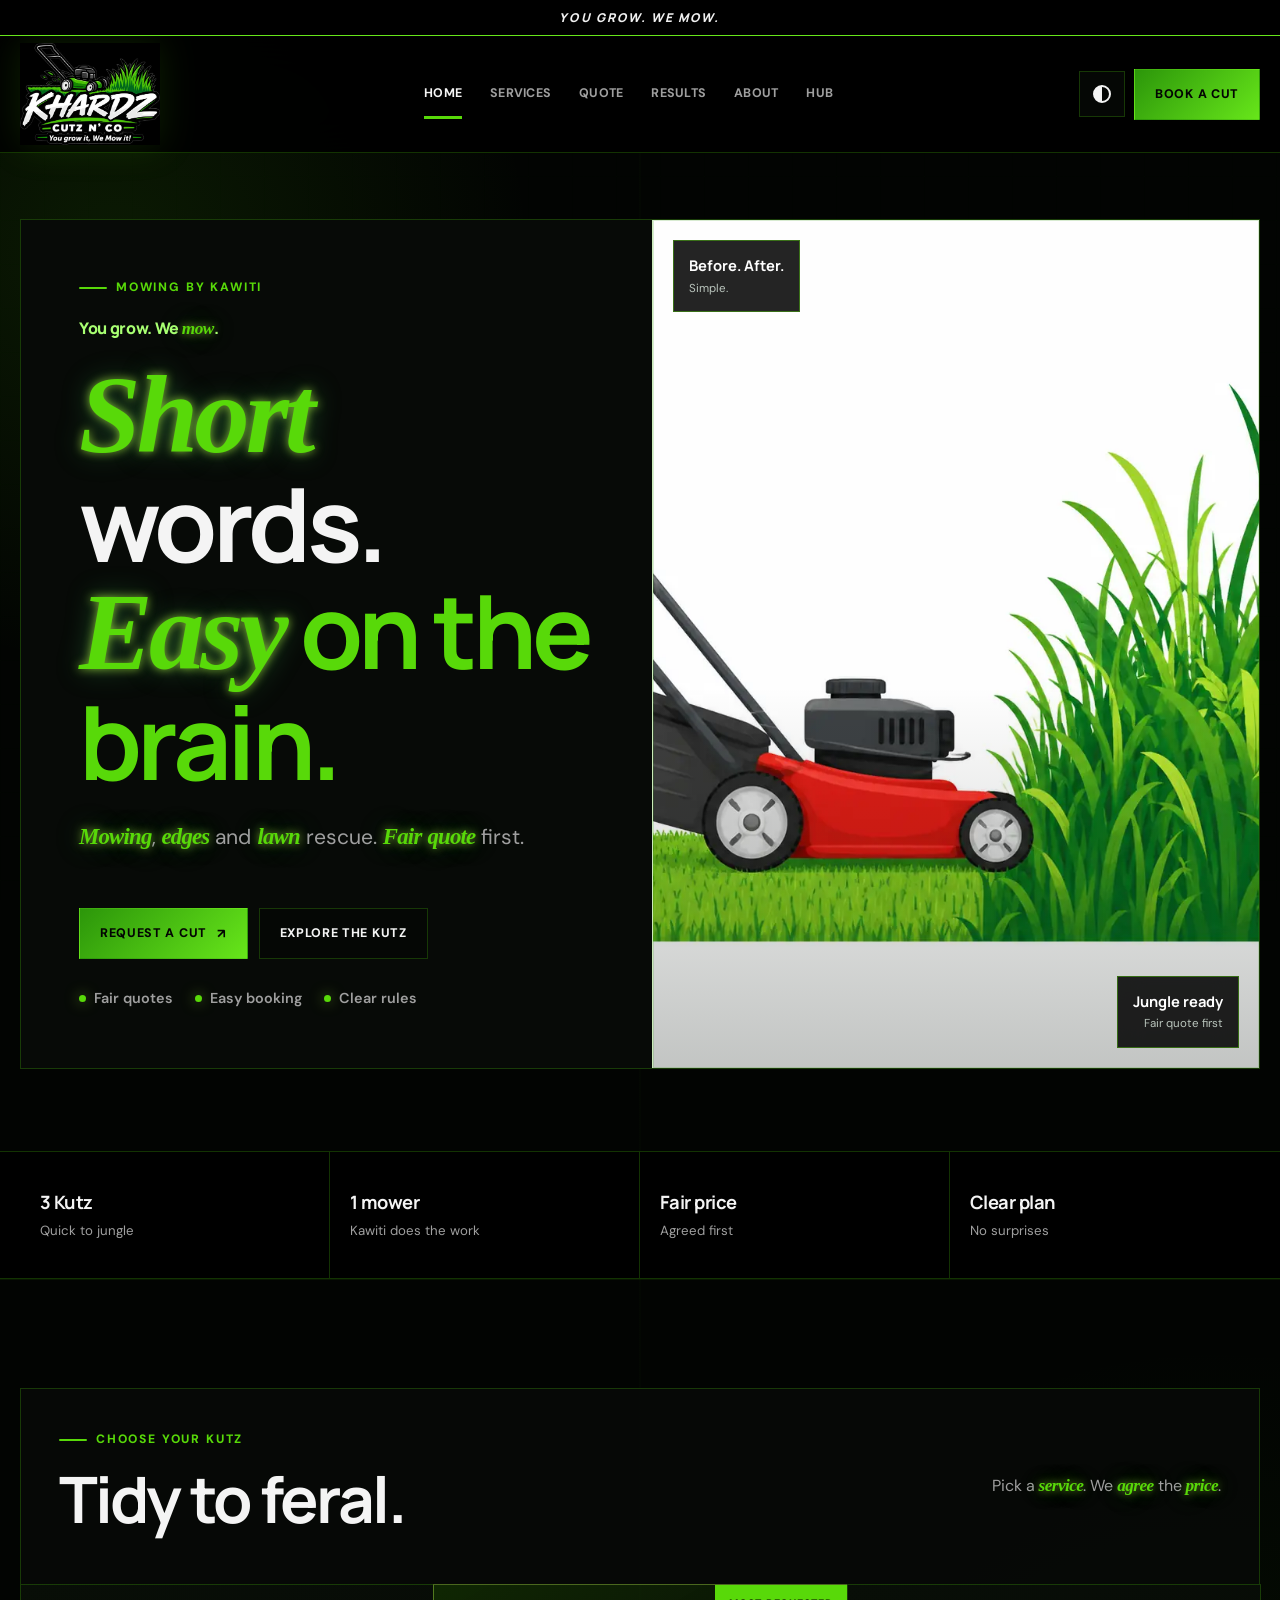
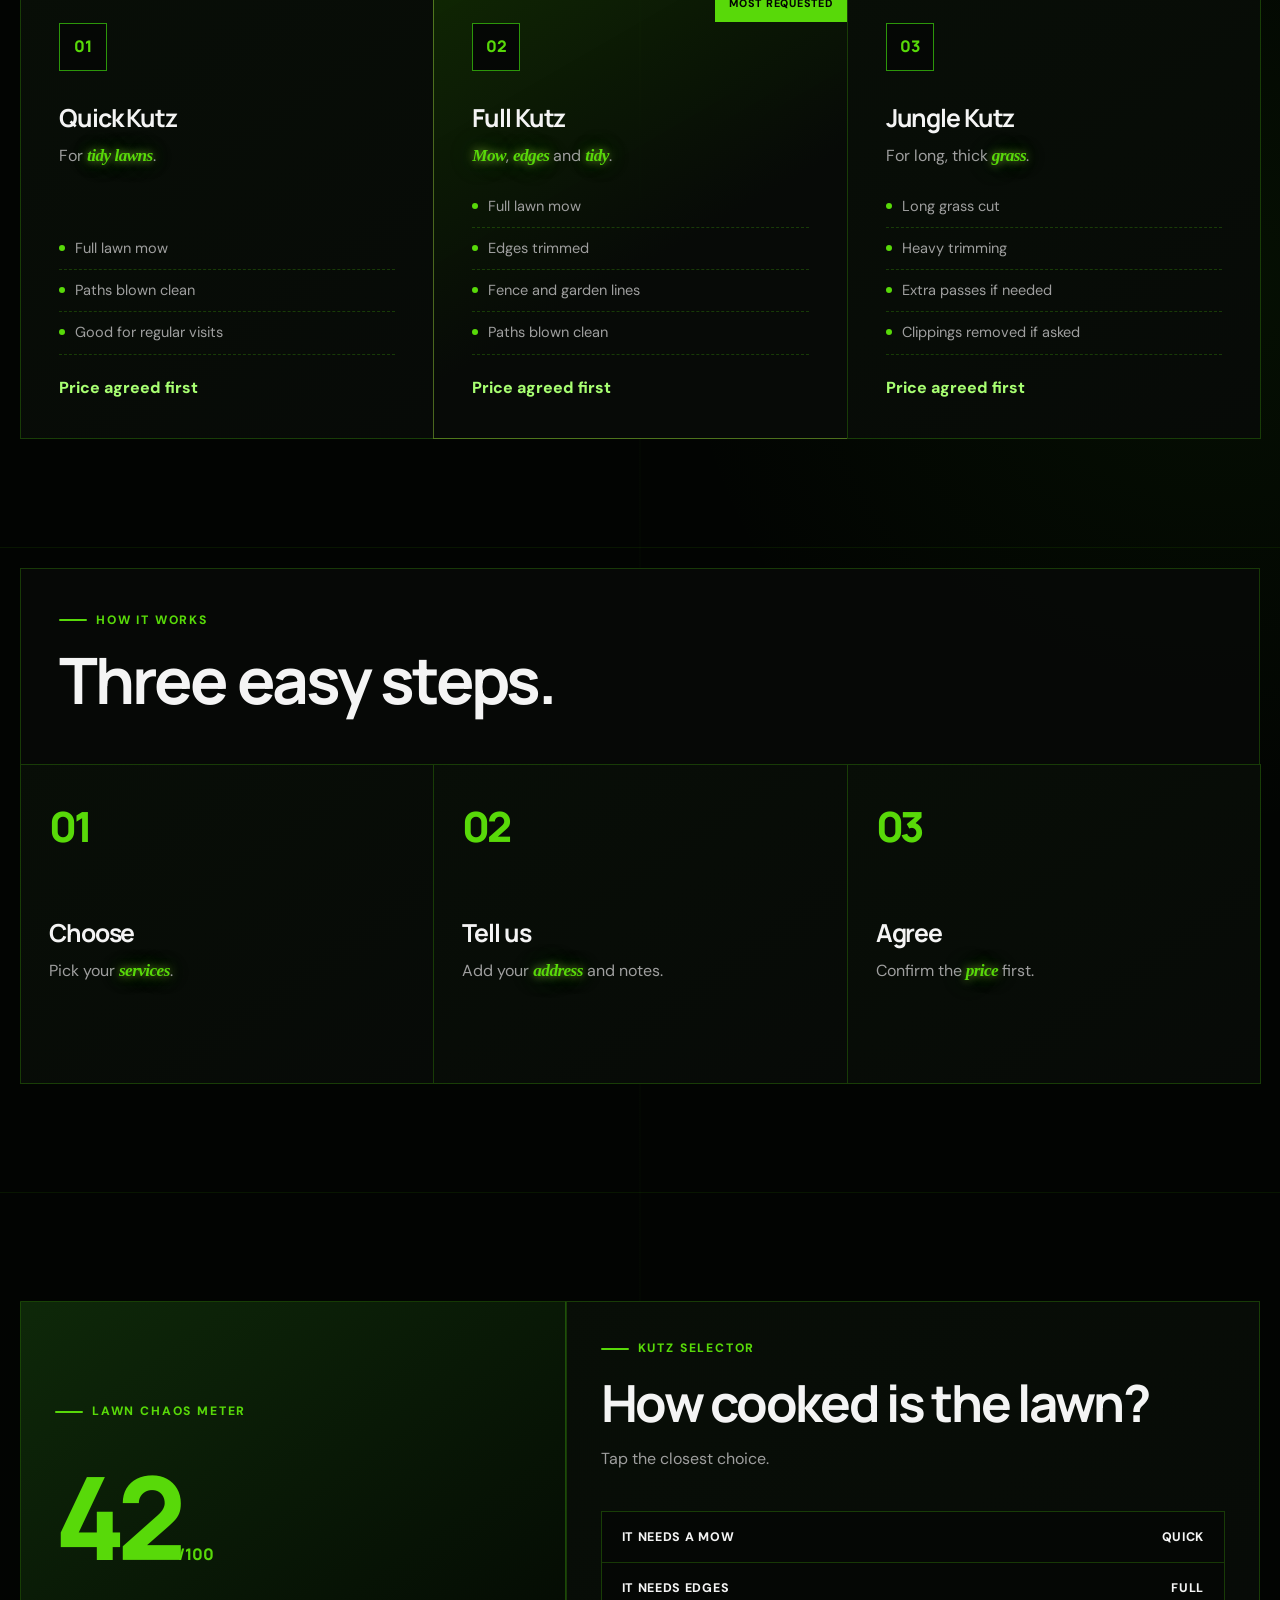
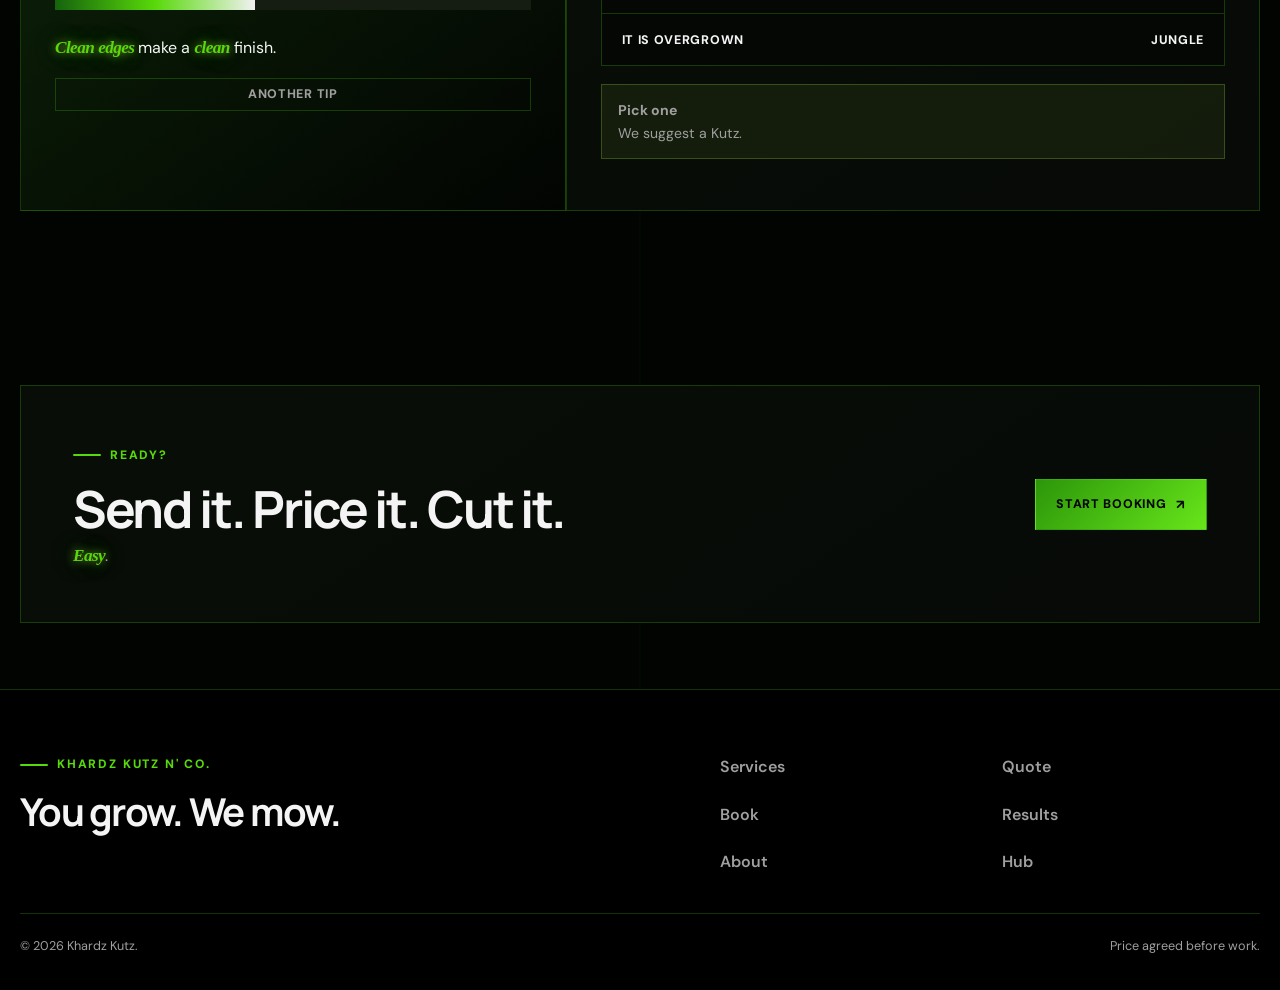
==== commit 017b62db: "Simplify site copy and highlight key words" ====
--- a/index.html
+++ b/index.html
@@ -18,7 +18,7 @@
       <nav class="nav-shell" aria-label="Main navigation">
         <a class="brand" href="index.html" aria-label="Khardz Kutz home"><img class="brand-logo" src="assets/khardz-logo.webp" alt="Khardz Cutz n' Co. — You grow it, we mow it"></a>
         <div class="nav-links">
-          <a data-nav href="index.html">Home</a><a data-nav href="services.html">Services</a><a data-nav href="quote.html">Quote</a><a data-nav href="results.html">Results</a><a data-nav href="about.html">About</a><a data-nav href="hub.html">Kutz Hub</a>
+          <a data-nav href="index.html">Home</a><a data-nav href="services.html">Services</a><a data-nav href="quote.html">Quote</a><a data-nav href="results.html">Results</a><a data-nav href="about.html">About</a><a data-nav href="hub.html">Hub</a>
         </div>
         <div class="nav-actions">
           <button class="icon-button" id="themeButton" type="button" aria-label="Use light theme"><span class="theme-icon" aria-hidden="true"></span></button>
@@ -26,7 +26,7 @@
           <button class="menu-button" id="menuButton" type="button" aria-label="Open menu" aria-expanded="false" aria-controls="mobileMenu"><i></i><i></i><i></i></button>
         </div>
       </nav>
-      <div class="mobile-menu" id="mobileMenu"><a href="index.html">Home</a><a href="services.html">Services</a><a href="quote.html">Get a quote</a><a href="results.html">Results</a><a href="about.html">About</a><a href="hub.html">Kutz Hub</a><a href="booking.html">Book a cut</a></div>
+      <div class="mobile-menu" id="mobileMenu"><a href="index.html">Home</a><a href="services.html">Services</a><a href="quote.html">Quote</a><a href="results.html">Results</a><a href="about.html">About</a><a href="hub.html">Hub</a><a href="booking.html">Book</a></div>
     </div>
   </header>
 
@@ -36,52 +36,52 @@
         <div class="hero-copy reveal">
           <span class="eyebrow">Mowing by Kawiti</span>
           <p class="kicker">You grow. We mow.</p>
-          <h1>Your lawn.<br><span class="accent">Khardz Kutz.</span></h1>
-          <p class="lead">Sharp mowing, clean edges and honest job-by-job quotes for maintained lawns, messy lawns and lawns that have become their own ecosystem.</p>
+          <h1><span class="word-glow">Short</span> words.<br><span class="accent"><span class="word-glow">Easy</span> on the brain.</span></h1>
+          <p class="lead">Mowing, edges and lawn rescue. Fair quote first.</p>
           <div class="hero-actions">
             <a class="button button-primary button-arrow" href="booking.html">Request a cut</a>
             <a class="button button-secondary" href="services.html">Explore the Kutz</a>
           </div>
           <div class="trust-row" role="group" aria-label="Service highlights">
-            <span>Negotiated pricing</span><span>Mobile-friendly booking</span><span>Clear property policies</span>
+            <span>Fair quotes</span><span>Easy booking</span><span>Clear rules</span>
           </div>
         </div>
         <div class="hero-media reveal">
           <span class="orbit-label" aria-hidden="true"></span>
           <img src="assets/lawnmower-before-after.webp" alt="Side-on red lawnmower between freshly cut grass and tall overgrown grass">
-          <span class="media-badge badge-top"><strong>Before meets after</strong><small>Drag-free. Satisfying anyway.</small></span>
-          <span class="media-badge badge-bottom"><strong>Built for the jungle</strong><small>Quoted around the real workload</small></span>
+          <span class="media-badge badge-top"><strong>Before. After.</strong><small>Simple.</small></span>
+          <span class="media-badge badge-bottom"><strong>Jungle ready</strong><small>Fair quote first</small></span>
         </div>
       </div>
     </section>
 
     <section class="stat-strip" aria-label="Service summary">
       <div class="container stats">
-        <div class="stat"><strong>3 service levels</strong><span>From quick cuts to full rescues</span></div>
-        <div class="stat"><strong>1 owner-operator</strong><span>Kawiti handles the work</span></div>
-        <div class="stat"><strong>0 mystery prices</strong><span>Agree the quote before work</span></div>
-        <div class="stat"><strong>100% clear scope</strong><span>Access, pets and services noted</span></div>
+        <div class="stat"><strong>3 Kutz</strong><span>Quick to jungle</span></div>
+        <div class="stat"><strong>1 mower</strong><span>Kawiti does the work</span></div>
+        <div class="stat"><strong>Fair price</strong><span>Agreed first</span></div>
+        <div class="stat"><strong>Clear plan</strong><span>No surprises</span></div>
       </div>
     </section>
 
     <section class="section">
       <div class="container">
         <div class="section-heading reveal">
-          <div><span class="eyebrow">Choose your Kutz</span><h2>From tidy to absolutely feral.</h2></div>
-          <p class="muted">No forced one-size-fits-all pricing. Pick the nearest service, show us the real lawn, then negotiate a fair quote around the job.</p>
+          <div><span class="eyebrow">Choose your Kutz</span><h2>Tidy to feral.</h2></div>
+          <p class="muted">Pick a service. We agree the price.</p>
         </div>
         <div class="grid cards-3">
           <article class="card service-card reveal">
-            <span class="service-number">01</span><h3>Quick Kutz</h3><p>For lawns that are already under control and simply need a clean reset.</p>
-            <ul class="service-list"><li>Complete lawn mow</li><li>Basic hard-surface tidy</li><li>Ideal for regular visits</li></ul><span class="service-foot">Quote agreed by job</span>
+            <span class="service-number">01</span><h3>Quick Kutz</h3><p>For tidy lawns.</p>
+            <ul class="service-list"><li>Full lawn mow</li><li>Paths blown clean</li><li>Good for regular visits</li></ul><span class="service-foot">Price agreed first</span>
           </article>
           <article class="card service-card featured reveal">
-            <span class="service-number">02</span><h3>Full Kutz</h3><p>Mowing, line trimming and detail work for a properly finished result.</p>
-            <ul class="service-list"><li>Complete lawn mow</li><li>Weedwhacking and edges</li><li>Fence and garden lines</li><li>Final hard-surface tidy</li></ul><span class="service-foot">Quote agreed by job</span>
+            <span class="service-number">02</span><h3>Full Kutz</h3><p>Mow, edges and tidy.</p>
+            <ul class="service-list"><li>Full lawn mow</li><li>Edges trimmed</li><li>Fence and garden lines</li><li>Paths blown clean</li></ul><span class="service-foot">Price agreed first</span>
           </article>
           <article class="card service-card reveal">
-            <span class="service-number">03</span><h3>Jungle Kutz</h3><p>For heavy growth requiring more time, more effort and possibly several passes.</p>
-            <ul class="service-list"><li>Long or thick grass</li><li>Heavy line trimming</li><li>Multiple passes where needed</li><li>Optional clipping removal</li></ul><span class="service-foot">Custom negotiated quote</span>
+            <span class="service-number">03</span><h3>Jungle Kutz</h3><p>For long, thick grass.</p>
+            <ul class="service-list"><li>Long grass cut</li><li>Heavy trimming</li><li>Extra passes if needed</li><li>Clippings removed if asked</li></ul><span class="service-foot">Price agreed first</span>
           </article>
         </div>
       </div>
@@ -89,11 +89,11 @@
 
     <section class="section section-topless">
       <div class="container">
-        <div class="section-heading reveal"><div><span class="eyebrow">How it works</span><h2>Simple enough to do from the couch.</h2></div></div>
+        <div class="section-heading reveal"><div><span class="eyebrow">How it works</span><h2>Three easy steps.</h2></div></div>
         <div class="grid process-grid">
-          <article class="card process-card reveal"><h3>Build the job</h3><p>Choose the lawn size, condition and the services you actually want.</p></article>
-          <article class="card process-card reveal"><h3>Add the details</h3><p>Provide the address, access notes, dog information and anything Kawiti should avoid.</p></article>
-          <article class="card process-card reveal"><h3>Agree the quote</h3><p>Pricing is discussed and confirmed before the mower touches the lawn.</p></article>
+          <article class="card process-card reveal"><h3>Choose</h3><p>Pick your services.</p></article>
+          <article class="card process-card reveal"><h3>Tell us</h3><p>Add your address and notes.</p></article>
+          <article class="card process-card reveal"><h3>Agree</h3><p>Confirm the price first.</p></article>
         </div>
       </div>
     </section>
@@ -104,33 +104,33 @@
           <span class="eyebrow">Lawn chaos meter</span>
           <div class="meter-score"><span id="chaosScore">42</span><small class="meter-denominator">/100</small></div>
           <div class="meter-track"><div class="meter-fill" id="chaosFill"></div></div>
-          <p id="homeTip">Clean edges are the difference between mowed and properly finished.</p>
-          <button class="button button-quiet" id="newHomeTip" type="button">Another lawn truth</button>
+          <p id="homeTip">Clean edges make a clean finish.</p>
+          <button class="button button-quiet" id="newHomeTip" type="button">Another tip</button>
         </article>
         <article class="card selector-panel reveal">
           <span class="eyebrow">Kutz Selector</span><h2 class="heading-selector">How cooked is the lawn?</h2>
-          <p class="muted">Tap the closest description. The selector saves your likely service for the booking form.</p>
+          <p class="muted">Tap the closest choice.</p>
           <div class="choice-row">
-            <button class="button button-secondary selector-button" type="button" data-chaos="28" data-package="Quick Kutz" data-copy="Maintained lawn, straightforward mow." aria-pressed="false">It just needs mowing <span>Quick</span></button>
-            <button class="button button-secondary selector-button" type="button" data-chaos="58" data-package="Full Kutz" data-copy="Mow, edges and a complete tidy." aria-pressed="false">The edges are getting feral <span>Full</span></button>
-            <button class="button button-secondary selector-button" type="button" data-chaos="91" data-package="Jungle Kutz" data-copy="Heavy growth, extra time and multiple passes." aria-pressed="false">I lost a garden chair in it <span>Jungle</span></button>
+            <button class="button button-secondary selector-button" type="button" data-chaos="28" data-package="Quick Kutz" data-copy="A simple mow." aria-pressed="false">It needs a mow <span>Quick</span></button>
+            <button class="button button-secondary selector-button" type="button" data-chaos="58" data-package="Full Kutz" data-copy="Mow and edges." aria-pressed="false">It needs edges <span>Full</span></button>
+            <button class="button button-secondary selector-button" type="button" data-chaos="91" data-package="Jungle Kutz" data-copy="Long, thick grass." aria-pressed="false">It is overgrown <span>Jungle</span></button>
           </div>
-          <p class="notice mt-18" id="chaosResult"><strong>Select a lawn state</strong><span class="block">We will suggest the closest Kutz.</span></p>
+          <p class="notice mt-18" id="chaosResult"><strong>Pick one</strong><span class="block">We suggest a Kutz.</span></p>
         </article>
       </div>
     </section>
 
     <section class="section-tight">
       <div class="container card cta-band reveal">
-        <div><span class="eyebrow">Ready when the lawn isn't</span><h2>Send the job. Agree the price. Get it cut.</h2><p class="muted">Clear details up front. No surprises at the gate.</p></div>
+        <div><span class="eyebrow">Ready?</span><h2>Send it. Price it. Cut it.</h2><p class="muted">Easy.</p></div>
         <a class="button button-primary button-arrow" href="booking.html">Start booking</a>
       </div>
     </section>
   </main>
 
   <footer class="site-footer">
-    <div class="container footer-main"><div><span class="eyebrow">Khardz Kutz n' Co.</span><h3>You grow. We mow. Kawiti handles the rest.</h3></div><nav class="footer-nav" aria-label="Footer navigation"><a href="services.html">Services</a><a href="quote.html">Build a quote</a><a href="booking.html">Book a cut</a><a href="results.html">Results</a><a href="about.html">About</a><a href="hub.html">Kutz Hub</a></nav></div>
-    <div class="container footer-bottom"><span>&copy; <span id="year"></span> Khardz Kutz Incorporated.</span><span>Pricing is negotiated and agreed before work begins.</span></div>
+    <div class="container footer-main"><div><span class="eyebrow">Khardz Kutz n' Co.</span><h3>You grow. We mow.</h3></div><nav class="footer-nav" aria-label="Footer navigation"><a href="services.html">Services</a><a href="quote.html">Quote</a><a href="booking.html">Book</a><a href="results.html">Results</a><a href="about.html">About</a><a href="hub.html">Hub</a></nav></div>
+    <div class="container footer-bottom"><span>&copy; <span id="year"></span> Khardz Kutz.</span><span>Price agreed before work.</span></div>
   </footer>
   <div class="toast" id="toast" role="status" aria-live="polite"></div>
   <script src="assets/app.js" defer></script>
--- a/assets/styles.css
+++ b/assets/styles.css
@@ -95,6 +95,17 @@
 .grid { display: grid; gap: 20px; }
 .muted { color: var(--muted); }
 .accent { color: var(--lime); }
+.word-glow {
+  display: inline-block;
+  color: var(--lime);
+  font-family: Georgia, "Times New Roman", serif;
+  font-size: 1.08em;
+  font-style: italic;
+  font-weight: 700;
+  letter-spacing: -0.035em;
+  text-shadow: 0 0 10px rgba(185, 255, 69, 0.68), 0 0 28px rgba(73, 214, 109, 0.34);
+}
+[data-theme="light"] .word-glow { color: #2f9700; text-shadow: 0 0 10px rgba(75, 189, 9, 0.24); }
 .center { text-align: center; }
 .stack { display: grid; gap: 16px; }
 .full { width: 100%; }
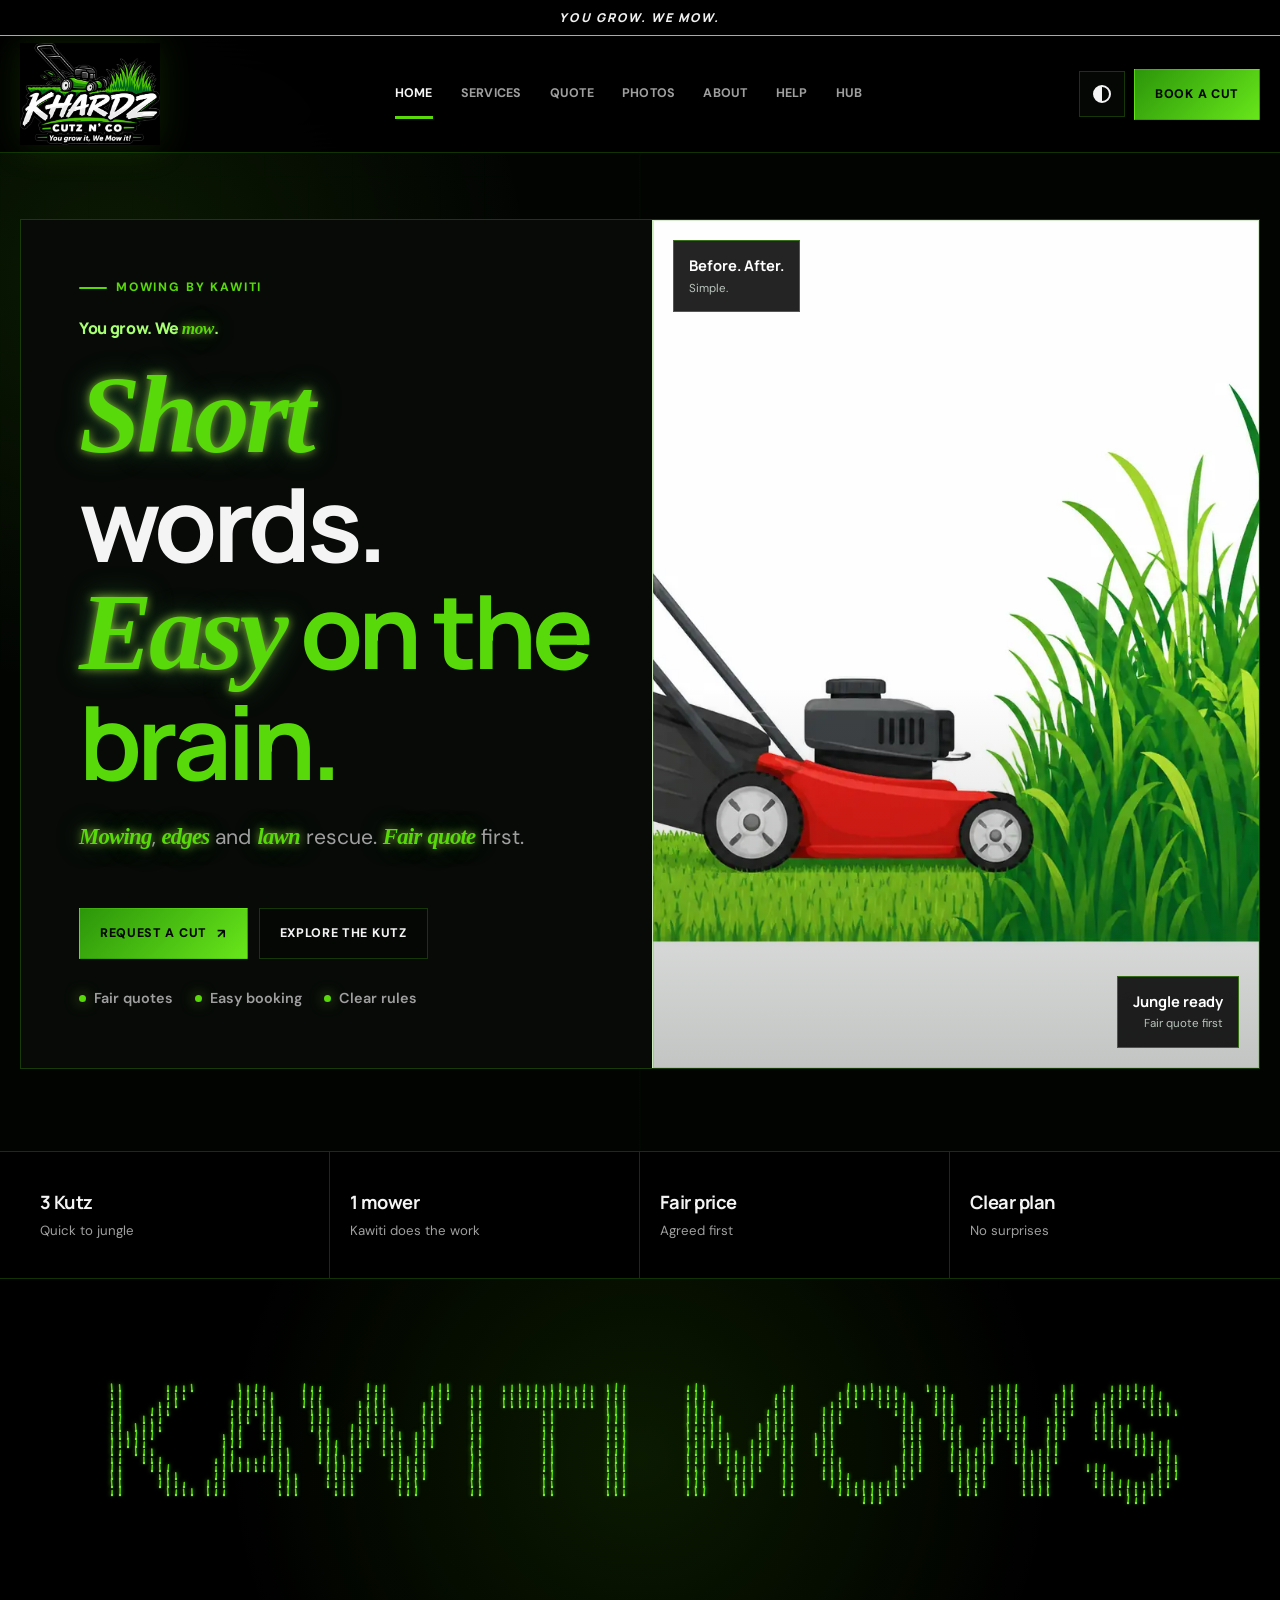
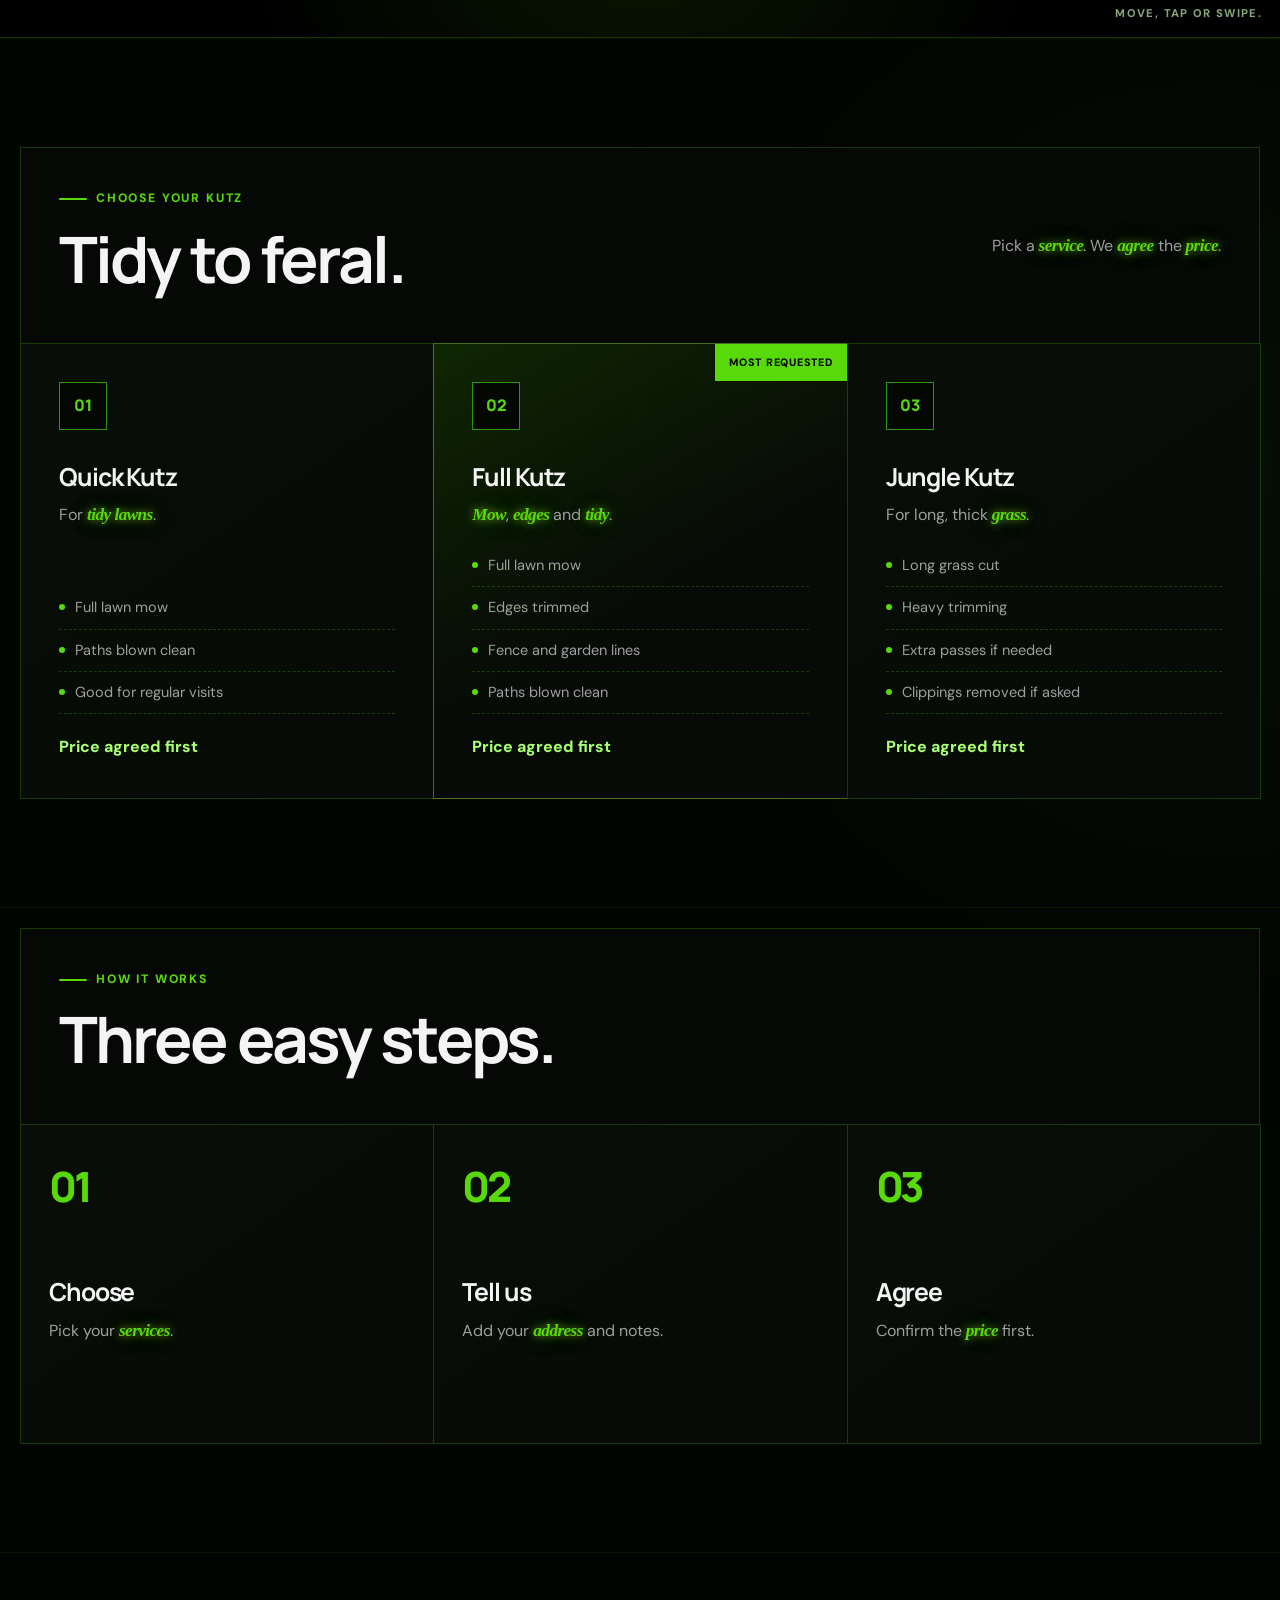
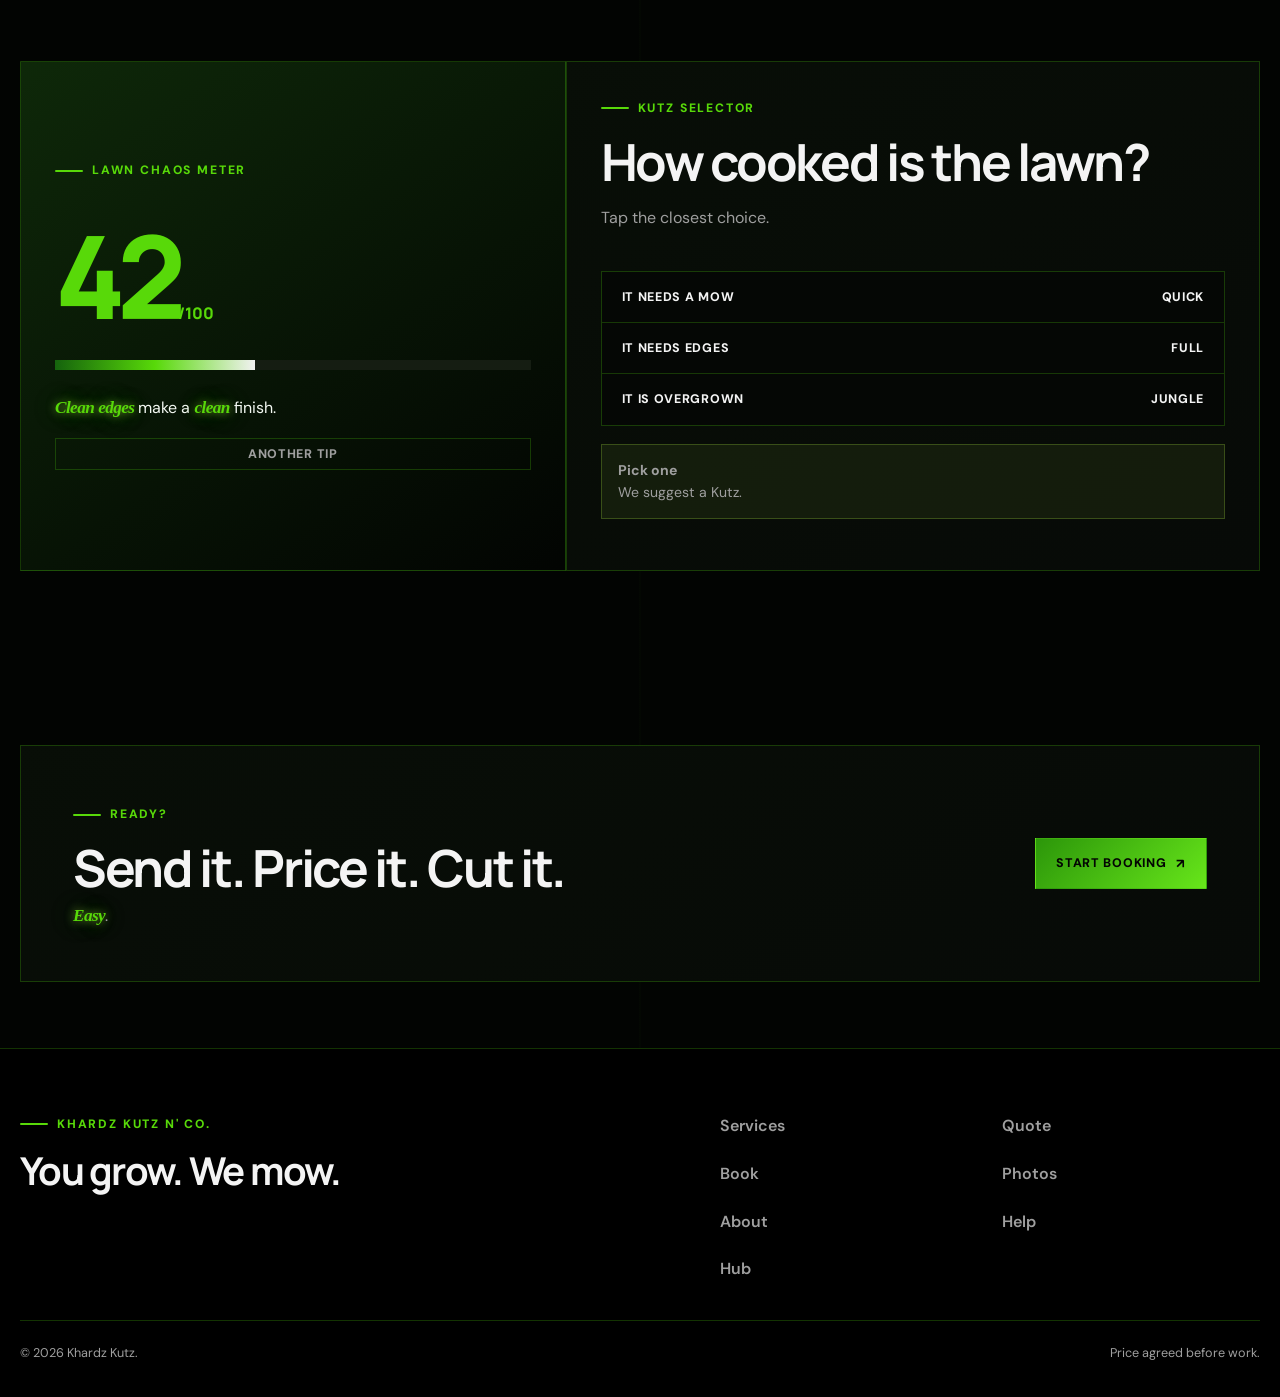
==== commit 8166c33d: "Add photo consent, booking help and interactive grass" ====
--- a/index.html
+++ b/index.html
@@ -62,6 +62,11 @@
         <div class="stat"><strong>Fair price</strong><span>Agreed first</span></div>
         <div class="stat"><strong>Clear plan</strong><span>No surprises</span></div>
       </div>
+    </section>
+
+    <section class="grass-sign" aria-label="Interactive Kawiti mows grass sign">
+      <canvas id="grassCanvas" role="img" aria-label="Kawiti Mows written with green grass dots that lean away from your touch"></canvas>
+      <p class="grass-hint">Move, tap or swipe.</p>
     </section>
 
     <section class="section">
--- a/assets/styles.css
+++ b/assets/styles.css
@@ -294,6 +294,44 @@
 .stat:last-child { border-right: 0; }
 .stat strong { display: block; margin-bottom: 3px; font-family: "Manrope", sans-serif; font-size: 1.15rem; letter-spacing: -0.03em; }
 .stat span { color: var(--muted); font-size: 0.83rem; }
+
+.grass-sign {
+  position: relative;
+  overflow: hidden;
+  border-bottom: 1px solid var(--line);
+  background: #000;
+  isolation: isolate;
+}
+.grass-sign::before {
+  content: "";
+  position: absolute;
+  inset: 0;
+  background: radial-gradient(circle at 50% 50%, rgba(88, 217, 9, 0.12), transparent 62%);
+  pointer-events: none;
+}
+#grassCanvas {
+  position: relative;
+  z-index: 1;
+  width: 100%;
+  height: clamp(250px, 28vw, 380px);
+  display: block;
+  cursor: crosshair;
+  touch-action: auto;
+  overscroll-behavior: contain;
+}
+.grass-hint {
+  position: absolute;
+  z-index: 2;
+  right: 18px;
+  bottom: 14px;
+  margin: 0;
+  color: #86a679;
+  font-size: 0.7rem;
+  font-weight: 800;
+  letter-spacing: 0.12em;
+  text-transform: uppercase;
+  pointer-events: none;
+}
 
 .section-heading { display: flex; justify-content: space-between; align-items: end; gap: 30px; margin-bottom: 42px; }
 .section-heading > div { max-width: 760px; }
@@ -421,6 +459,9 @@
 .ready-item.complete b { color: var(--lime); }
 .form-error { display: none; margin-top: 12px; color: var(--danger); font-size: 0.86rem; }
 .form-error.show { display: block; }
+.photo-permission { border-color: rgba(88,217,9,.45); }
+.booking-help { margin-top: 28px; padding-top: 26px; border-top: 1px solid var(--line); }
+.booking-help p { color: var(--muted); }
 
 .result-feature { position: relative; min-height: 620px; overflow: hidden; border-radius: var(--radius-xl); background: var(--paper); }
 .result-feature img { width: 100%; min-height: 620px; object-fit: cover; }
@@ -434,6 +475,21 @@
 .finish-card:nth-child(3)::before { background: repeating-linear-gradient(90deg, rgba(185,255,69,.13) 0 70px, rgba(51,151,75,.04) 70px 140px), linear-gradient(145deg,#173d25,#06100a); }
 .finish-card:hover::before { transform: scale(1.16) rotate(-1deg); }
 .finish-card span { position: relative; z-index: 1; padding: 9px 12px; border-radius: 999px; background: rgba(3,10,5,.72); color: white; font-weight: 700; }
+.photo-empty { min-height: 190px; display: grid; grid-template-columns: auto 1fr auto; gap: 24px; align-items: center; padding: 30px; }
+.photo-empty-mark { width: 76px; height: 76px; display: grid; place-items: center; border: 1px solid var(--lime); color: var(--lime); font-family: "Manrope", sans-serif; font-size: 2.6rem; line-height: 1; }
+.photo-empty h3 { margin-bottom: 6px; }
+.photo-empty p { margin: 0; color: var(--muted); }
+
+.contact-layout { display: grid; grid-template-columns: 1.08fr .92fr; gap: 0; align-items: stretch; }
+.contact-form, .contact-side { min-height: 590px; }
+.contact-side { padding: 34px; border-left: 0; }
+.simple-steps { display: grid; gap: 0; margin: 30px 0; padding: 0; list-style: none; border: 1px solid var(--line); }
+.simple-steps li { display: grid; grid-template-columns: 46px 1fr; gap: 14px; align-items: center; min-height: 74px; padding: 12px; border-bottom: 1px solid var(--line); }
+.simple-steps li:last-child { border-bottom: 0; }
+.simple-steps strong { width: 42px; height: 42px; display: grid; place-items: center; background: var(--lime); color: var(--ink); }
+.help-output { display: grid; gap: 10px; margin-top: 22px; }
+.help-output label { font-weight: 800; }
+.help-output textarea { min-height: 150px; }
 
 .about-grid { grid-template-columns: 0.75fr 1.25fr; }
 .profile-card { min-height: 460px; display: flex; flex-direction: column; justify-content: flex-end; padding: 30px; background: linear-gradient(145deg, rgba(185,255,69,.16), var(--surface) 58%); }
@@ -499,6 +555,8 @@
   .booking-layout { grid-template-columns: 1fr; }
   .readiness { order: -1; }
   .value-row { grid-template-columns: repeat(2, 1fr); }
+  .contact-layout { grid-template-columns: 1fr; }
+  .contact-side { min-height: auto; border-top: 0; border-left: 1px solid var(--line); }
 }
 
 @media (max-width: 760px) {
@@ -536,6 +594,9 @@
   .footer-bottom { flex-direction: column; }
   .status-row { grid-template-columns: 40px 1fr; }
   .status-pill { grid-column: 2; justify-self: start; }
+  #grassCanvas { height: 280px; }
+  .photo-empty { grid-template-columns: 1fr; }
+  .photo-empty-mark { width: 58px; height: 58px; }
 }
 
 @media (prefers-reduced-motion: reduce) {
@@ -778,6 +839,7 @@
 .status-row { border: 0; border-bottom: 1px solid var(--line); }
 .status-row:last-child { border-bottom: 0; }
 .modal { border-color: var(--lime); }
+.photo-empty-mark, .simple-steps, .simple-steps strong { border-radius: 0; }
 
 .site-footer { margin-top: 0; border-top-color: var(--line); background: #000; color: #f4f4f4; }
 .footer-nav a:hover { padding-left: 8px; }
